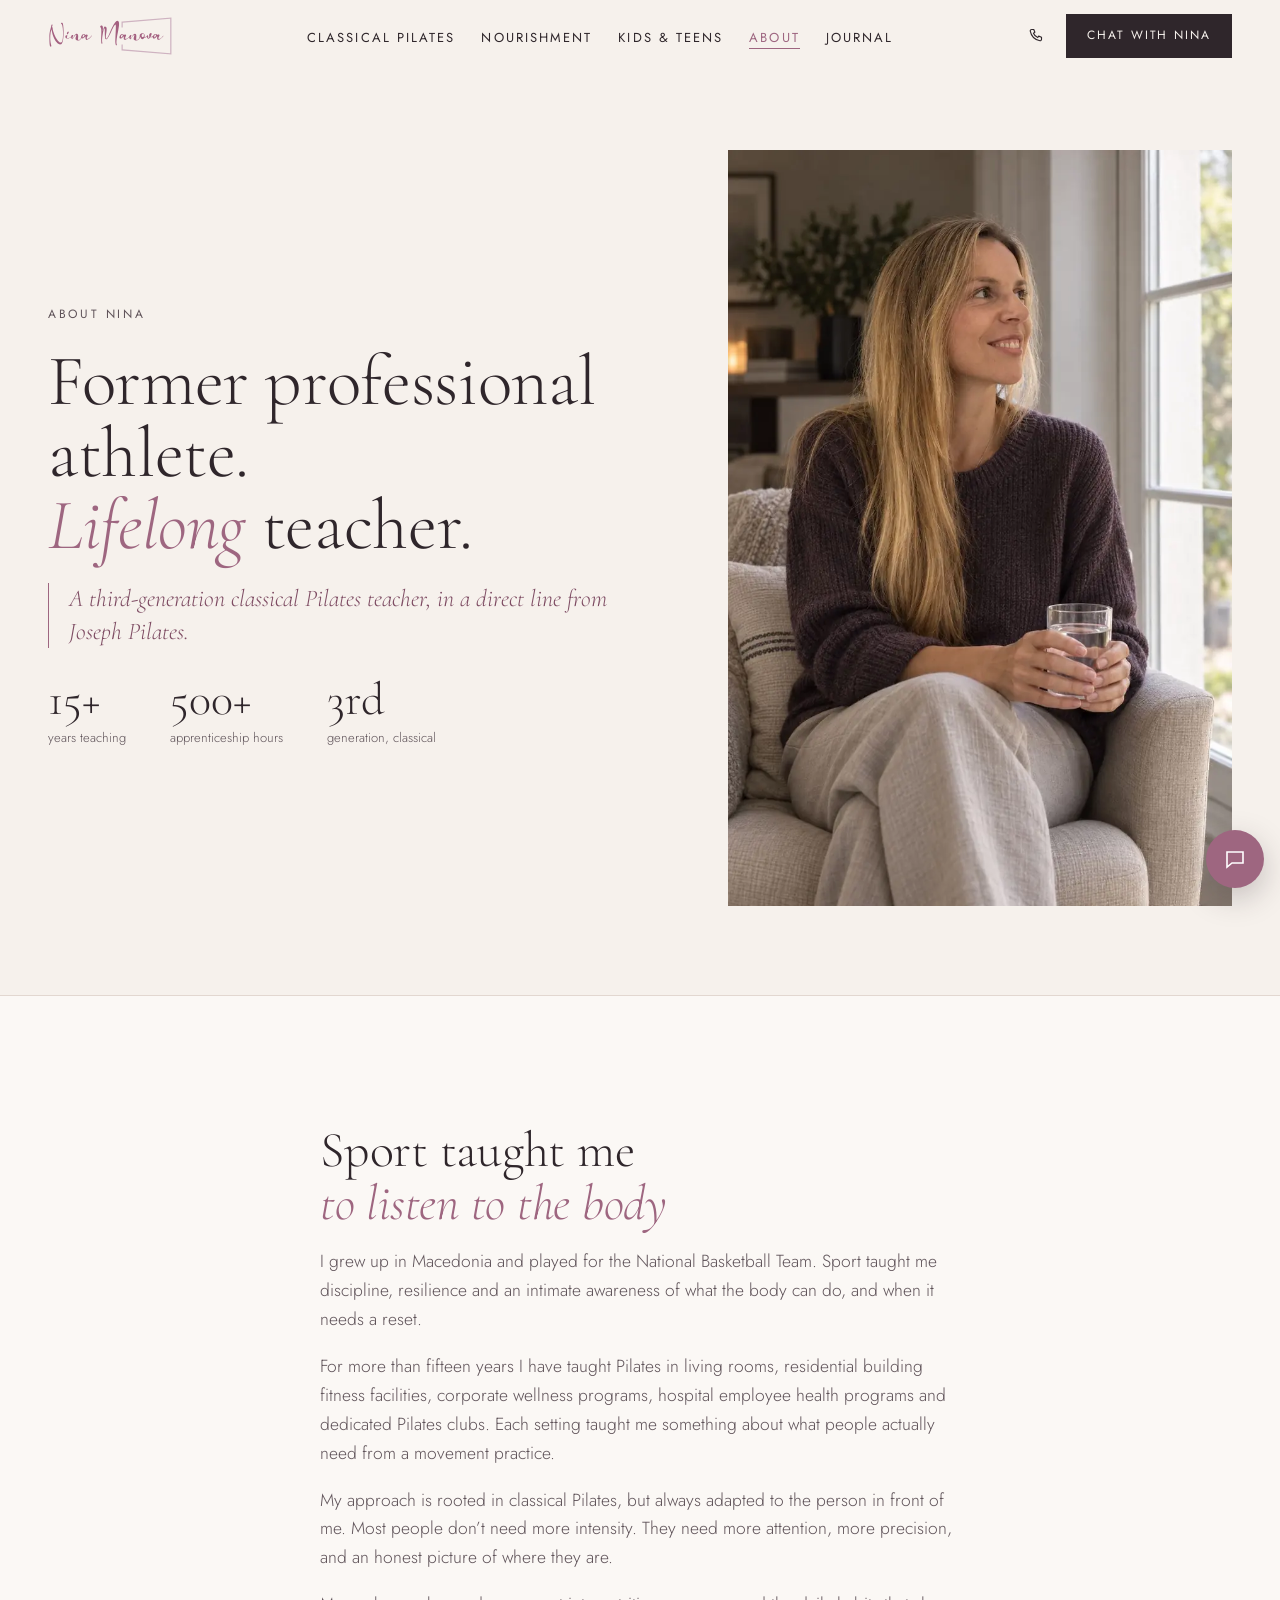
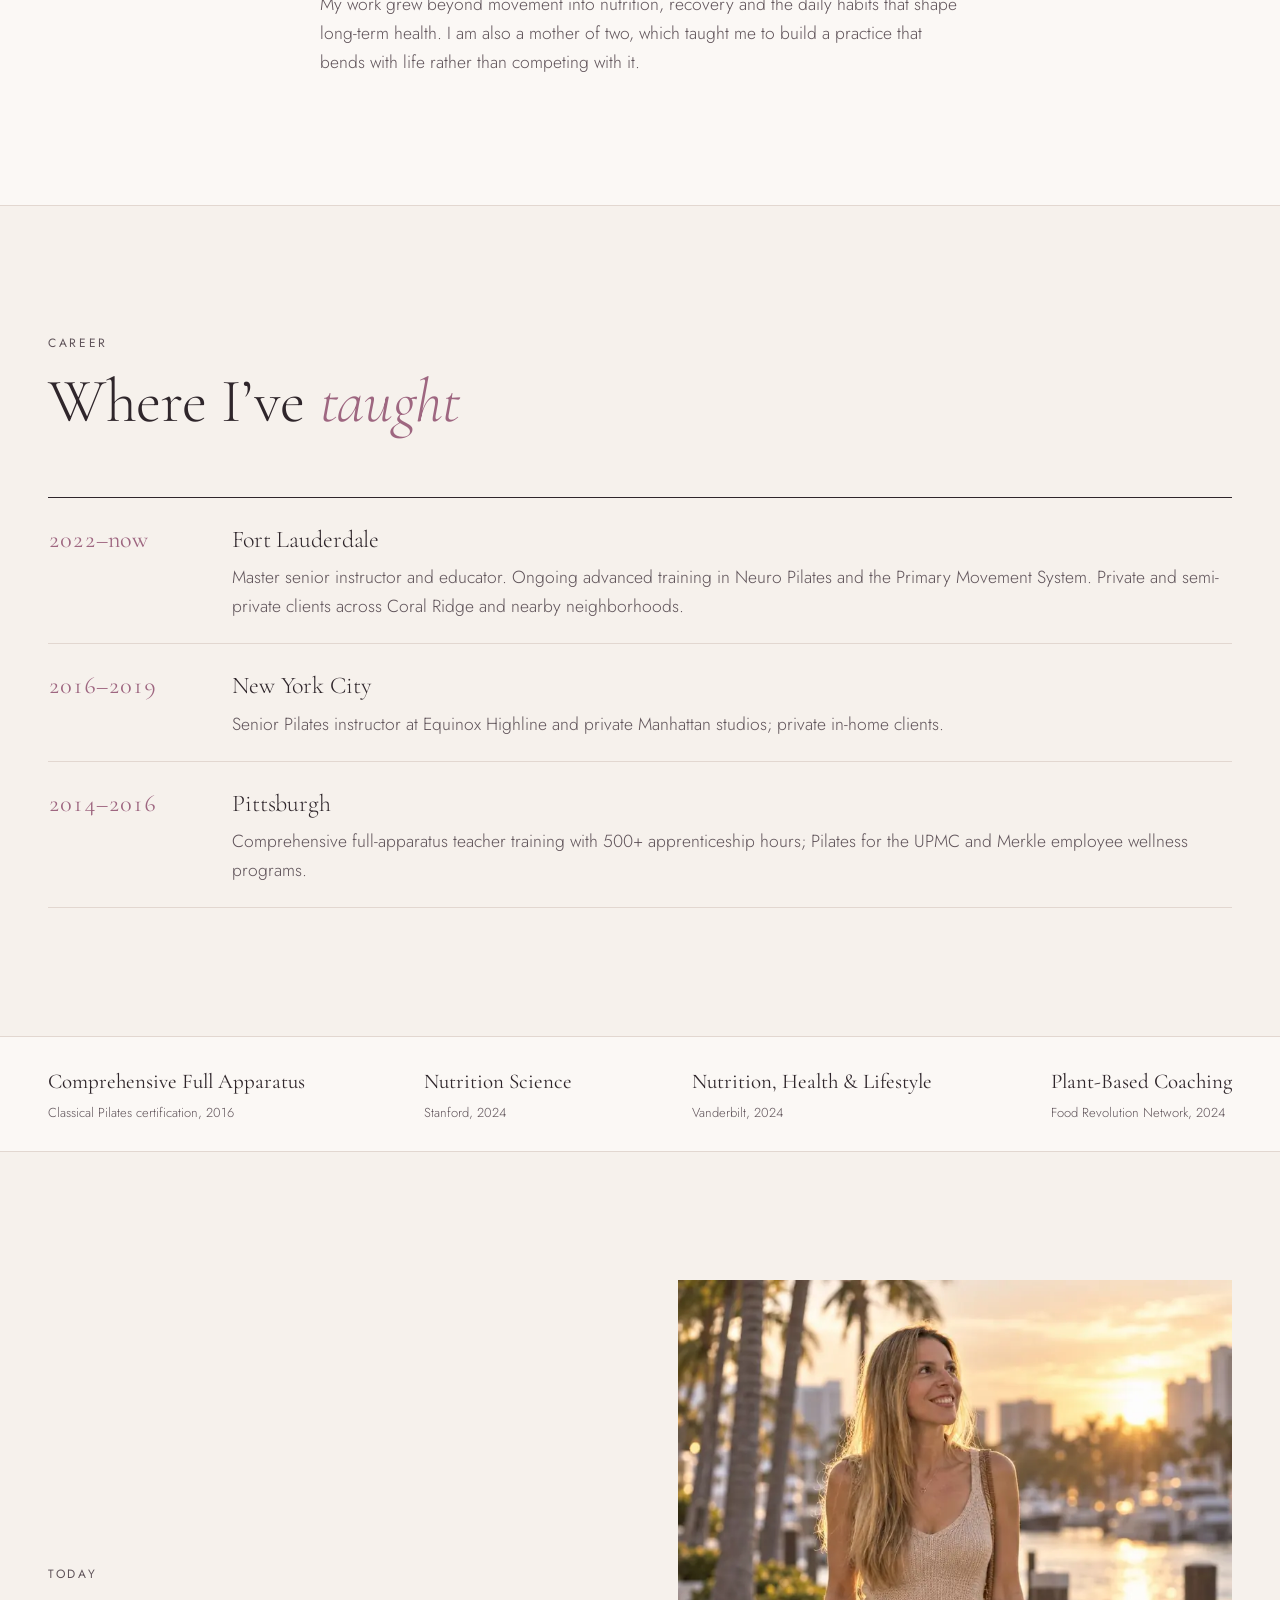
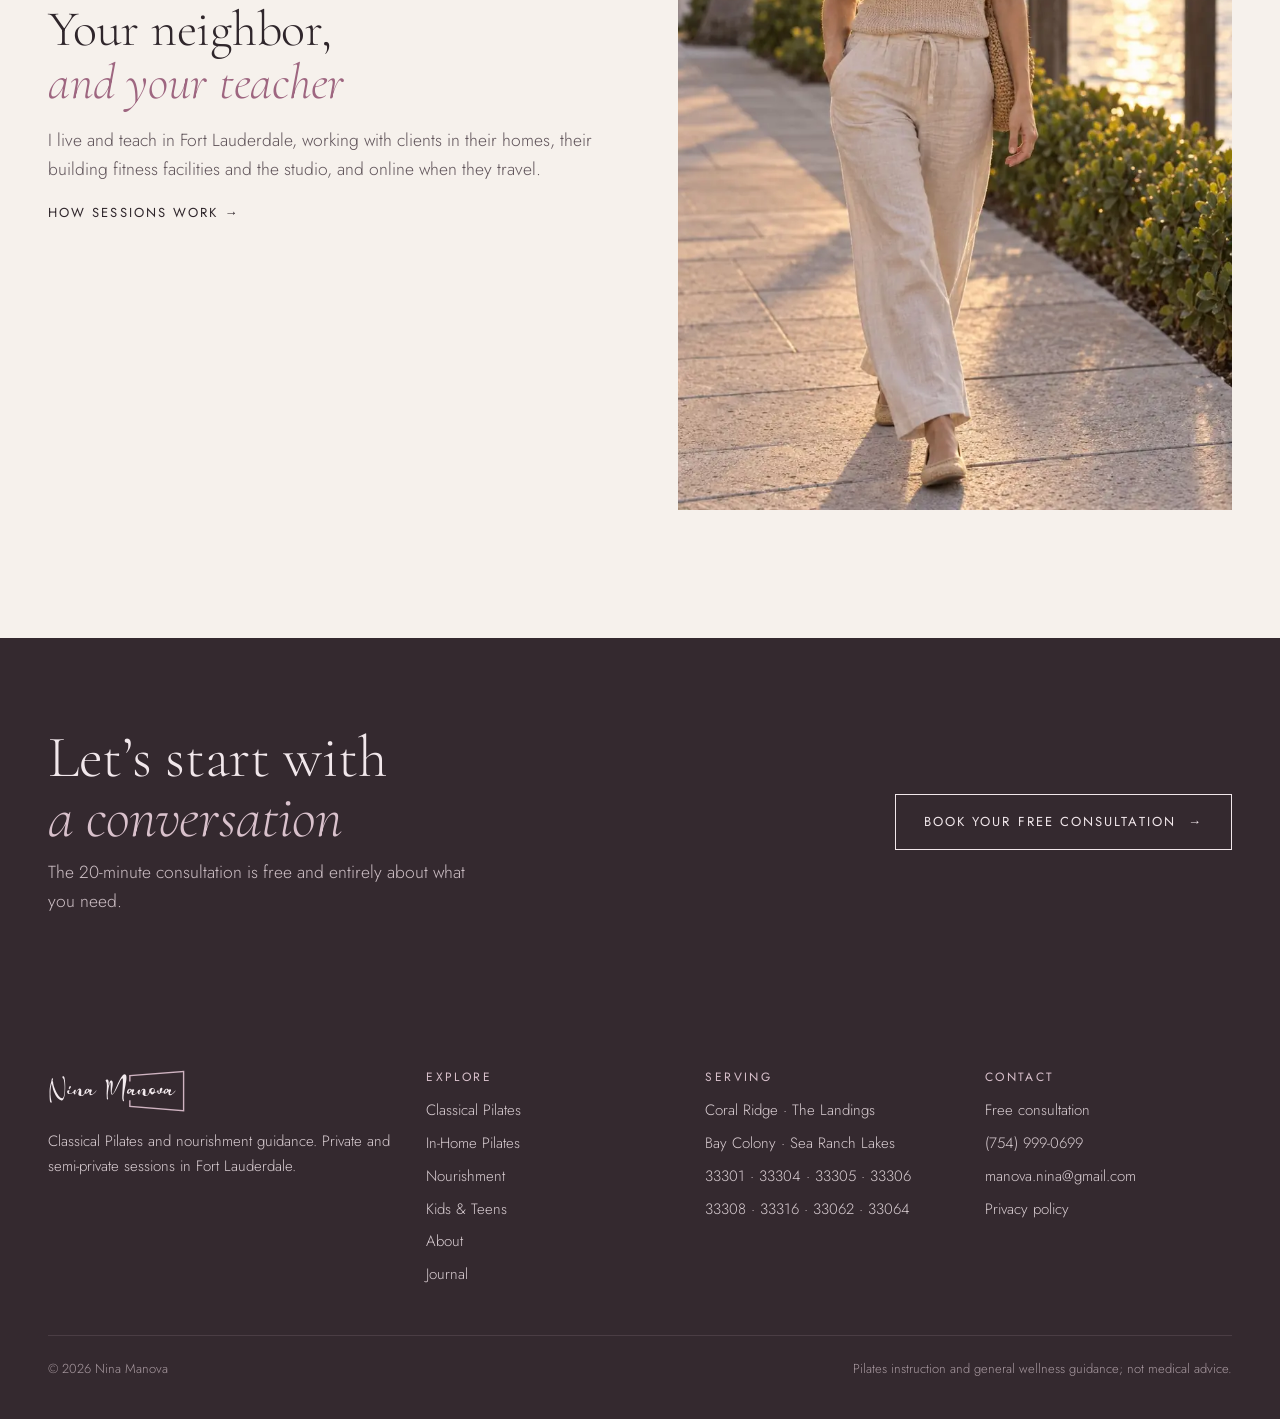
==== about/index.html @ b424014d "About page: national team, reset, fitness facilities, Pilates clubs Co-Authored-By: Claude Opus 5.5 " ====
<!doctype html>
<html lang="en">
<head>
<meta charset="utf-8">
<meta name="viewport" content="width=device-width, initial-scale=1, viewport-fit=cover">
<script async src="https://www.googletagmanager.com/gtag/js?id=AW-18467051626"></script>
<script>window.dataLayer=window.dataLayer||[];function gtag(){dataLayer.push(arguments);}gtag('js',new Date());gtag('config','AW-18467051626');gtag('config','G-J1ZRW0LNW8');gtag('config','AW-18467051626/ujg7CJiLvIgdEOqw4-VE',{'phone_conversion_number':'(754) 999-0699'});</script>
<title>About Nina Manova · Classical Pilates Teacher</title>
<meta name="description" content="Former professional athlete and third-generation classical Pilates teacher with 15+ years teaching in New York, Pittsburgh and Fort Lauderdale.">
<link rel="canonical" href="https://ninamanova.com/about/">
<meta property="og:type" content="website">
<meta property="og:site_name" content="Nina Manova">
<meta property="og:locale" content="en_US">
<meta property="og:title" content="About Nina Manova · Classical Pilates Teacher">
<meta property="og:description" content="Former professional athlete and third-generation classical Pilates teacher with 15+ years teaching in New York, Pittsburgh and Fort Lauderdale.">
<meta property="og:url" content="https://ninamanova.com/about/">
<meta property="og:image" content="https://ninamanova.com/assets/img/og-share.jpg">
<meta property="og:image:width" content="1200">
<meta property="og:image:height" content="630">
<meta name="twitter:card" content="summary_large_image">
<meta name="geo.region" content="US-FL">
<meta name="geo.placename" content="Fort Lauderdale">
<link rel="icon" href="/assets/img/favicon.svg" type="image/svg+xml">
<link rel="icon" href="/assets/img/favicon-32.png" sizes="32x32" type="image/png">
<link rel="apple-touch-icon" href="/assets/img/apple-touch-icon.png">
<link rel="preconnect" href="https://fonts.googleapis.com">
<link rel="preconnect" href="https://fonts.gstatic.com" crossorigin>
<link rel="preload" as="style" href="https://fonts.googleapis.com/css2?family=Cormorant+Garamond:ital,wght@0,300;0,400;0,500;1,300;1,400&family=Jost:wght@300;400;500&display=swap">
<link rel="stylesheet" href="https://fonts.googleapis.com/css2?family=Cormorant+Garamond:ital,wght@0,300;0,400;0,500;1,300;1,400&family=Jost:wght@300;400;500&display=swap" media="print" onload="this.media='all'">
<noscript><link rel="stylesheet" href="https://fonts.googleapis.com/css2?family=Cormorant+Garamond:ital,wght@0,300;0,400;0,500;1,300;1,400&family=Jost:wght@300;400;500&display=swap"></noscript>
<link rel="stylesheet" href="/assets/css/styles.css">
</head>
<body>
<a class="skip" href="#main">Skip to content</a>
<nav class="nav" aria-label="Main"><div class="container">
<a href="/" aria-label="Nina Manova home"><img class="logo" src="/assets/img/logo.svg" alt="Nina Manova" width="357" height="114"></a>
<ul><li><a class="u" href="/classical-pilates/">Classical Pilates</a></li><li><a class="u" href="/nourishment/">Nourishment</a></li><li><a class="u" href="/kids/">Kids &amp; Teens</a></li><li><a class="u" href="/about/" aria-current="page">About</a></li><li><a class="u" href="/journal/">Journal</a></li></ul>
<div class="nav-cta"><a class="nav-call" href="tel:+17549990699" aria-label="Call or text Nina at (754) 999-0699"><svg viewBox="0 0 24 24" aria-hidden="true"><path d="M6.6 3.5h3l1.5 4-2 1.3a11 11 0 0 0 6.1 6.1l1.3-2 4 1.5v3a2 2 0 0 1-2.2 2A17.5 17.5 0 0 1 4.6 5.7a2 2 0 0 1 2-2.2z"/></svg><span>(754) 999-0699</span></a>
<button class="btn sm solid" type="button" data-chat>Chat with Nina</button></div>
<button class="menu-btn" type="button" aria-expanded="false">Menu</button>
</div></nav>
<main id="main">
<section class="phero portrait"><div class="container">
<div class="copy"><span class="eyebrow">About Nina</span><h1>Former professional athlete. <em>Lifelong</em> teacher.</h1>
<p class="lineage">A third-generation classical Pilates teacher, in a direct line from Joseph Pilates.</p>
<div class="facts"><div><b>15+</b><span>years teaching</span></div><div><b>500+</b><span>apprenticeship hours</span></div><div><b>3rd</b><span>generation, classical</span></div></div></div>
<figure><img src="/assets/img/portrait-window.jpg" alt="Nina seated by a window with a glass of water" width="1024" height="1536" srcset="/assets/img/portrait-window-480.webp 480w, /assets/img/portrait-window-800.webp 800w, /assets/img/portrait-window-1024.webp 1024w" sizes="(max-width:860px) 100vw, 50vw"></figure>
</div></section>

<section class="block paper"><div class="container"><div class="prose rv" style="margin-inline:auto">
<h2>Sport taught me <em>to listen to the body</em></h2>
<p>I grew up in Macedonia and played for the National Basketball Team. Sport taught me discipline, resilience and an intimate awareness of what the body can do, and when it needs a reset.</p>
<p>For more than fifteen years I have taught Pilates in living rooms, residential building fitness facilities, corporate wellness programs, hospital employee health programs and dedicated Pilates clubs. Each setting taught me something about what people actually need from a movement practice.</p>
<p>My approach is rooted in classical Pilates, but always adapted to the person in front of me. Most people don’t need more intensity. They need more attention, more precision, and an honest picture of where they are.</p>
<p>My work grew beyond movement into nutrition, recovery and the daily habits that shape long-term health. I am also a mother of two, which taught me to build a practice that bends with life rather than competing with it.</p>
</div></div></section>

<section class="block"><div class="container">
<div class="head rv"><span class="eyebrow">Career</span><h2>Where I’ve <em>taught</em></h2></div>
<div class="timeline rv">
<div class="tl"><b>2022–now</b><div><h3>Fort Lauderdale</h3><p>Master senior instructor and educator. Ongoing advanced training in Neuro Pilates and the Primary Movement System. Private and semi-private clients across Coral Ridge and nearby neighborhoods.</p></div></div>
<div class="tl"><b>2016–2019</b><div><h3>New York City</h3><p>Senior Pilates instructor at Equinox Highline and private Manhattan studios; private in-home clients.</p></div></div>
<div class="tl"><b>2014–2016</b><div><h3>Pittsburgh</h3><p>Comprehensive full-apparatus teacher training with 500+ apprenticeship hours; Pilates for the UPMC and Merkle employee wellness programs.</p></div></div>
</div>
</div></section>

<div class="creds"><div class="container">
<div><b>Comprehensive Full Apparatus</b><span>Classical Pilates certification, 2016</span></div>
<div><b>Nutrition Science</b><span>Stanford, 2024</span></div>
<div><b>Nutrition, Health &amp; Lifestyle</b><span>Vanderbilt, 2024</span></div>
<div><b>Plant-Based Coaching</b><span>Food Revolution Network, 2024</span></div>
</div></div>

<section class="block"><div class="container split rev">
<figure class="rv"><img src="/assets/img/waterfront.jpg" alt="Nina walking along a Fort Lauderdale waterfront at golden hour" loading="lazy" srcset="/assets/img/waterfront-480.webp 480w, /assets/img/waterfront-800.webp 800w, /assets/img/waterfront-1024.webp 1024w" sizes="(max-width:860px) 100vw, 50vw"></figure>
<div class="prose rv"><span class="eyebrow">Today</span><h2>Your neighbor, <em>and your teacher</em></h2>
<p>I live and teach in Fort Lauderdale, working with clients in their homes, their building fitness facilities and the studio, and online when they travel.</p>
<a class="u more" href="/classical-pilates/">How sessions work →</a></div>
</div></section>
<section class="band"><div class="container">
<div><h2>Let’s start with <em>a conversation</em></h2><p>The 20-minute consultation is free and entirely about what you need.</p></div>
<a class="btn light" href="/begin/">Book your free consultation <span class="arr">→</span></a>
</div></section>
</main>
<footer><div class="container">
<div class="grid">
<div><img class="flogo" src="/assets/img/logo-light.svg" alt="Nina Manova" width="357" height="114" loading="lazy"><p>Classical Pilates and nourishment guidance. Private and semi-private sessions in Fort Lauderdale.</p></div>
<div><h2 class="fh">Explore</h2><ul><li><a class="u" href="/classical-pilates/">Classical Pilates</a></li><li><a class="u" href="/in-home-pilates/">In-Home Pilates</a></li><li><a class="u" href="/nourishment/">Nourishment</a></li><li><a class="u" href="/kids/">Kids &amp; Teens</a></li><li><a class="u" href="/about/">About</a></li><li><a class="u" href="/journal/">Journal</a></li></ul></div>
<div><h2 class="fh">Serving</h2><ul><li>Coral Ridge · The Landings</li><li>Bay Colony · Sea Ranch Lakes</li><li>33301 · 33304 · 33305 · 33306</li><li>33308 · 33316 · 33062 · 33064</li></ul></div>
<div><h2 class="fh">Contact</h2><ul><li><a class="u" href="/begin/">Free consultation</a></li><li><a class="u" href="tel:+17549990699">(754) 999-0699</a></li><li><a class="u" href="mailto:manova.nina@gmail.com">manova.nina@gmail.com</a></li><li><a class="u" href="/privacy/">Privacy policy</a></li></ul></div>
</div>
<div class="fine"><span>© 2026 Nina Manova</span><span>Pilates instruction and general wellness guidance; not medical advice.</span></div>
</div></footer>
<div class="mcta"><a href="tel:+17549990699"><svg viewBox="0 0 24 24" aria-hidden="true"><path d="M6.6 3.5h3l1.5 4-2 1.3a11 11 0 0 0 6.1 6.1l1.3-2 4 1.5v3a2 2 0 0 1-2.2 2A17.5 17.5 0 0 1 4.6 5.7a2 2 0 0 1 2-2.2z"/></svg><span>(754) 999-0699</span></a><button type="button" data-chat><svg viewBox="0 0 24 24" aria-hidden="true"><path d="M4 5h16v11H9l-5 4z"/></svg>Chat<span class="wn">&nbsp;with Nina</span></button></div>
<button class="chat-btn" id="chatBtn" type="button" aria-expanded="false" aria-controls="chat" aria-label="Ask about sessions"><svg viewBox="0 0 24 24" aria-hidden="true"><path d="M4 5h16v11H9l-5 4z"/></svg></button>
<div class="chat" id="chat" role="dialog" aria-label="Ask about sessions" hidden>
<header><div><b>Ask about sessions</b><small>Automated assistant · Nina replies personally</small></div><button type="button" id="chatClose" aria-label="Close chat">×</button></header>
<div class="msgs" id="msgs" aria-live="polite"></div>
<form class="zip" id="zipForm"><input id="zipInput" inputmode="numeric" maxlength="5" placeholder="Your zip code" aria-label="Zip code" autocomplete="postal-code"><button class="btn sm solid" type="submit">Send</button></form>
</div>
<script src="/assets/js/site.js" defer></script>
</body>
</html>
---- assets/css/styles.css ----
/* Nina Manova prototype · shared styles (single brand look, light) */
:root{
  --ivory:#F6F1EC; --paper:#FBF8F5; --ink:#2F262B; --ink-2:#5F5359; --line:#E2D7D0;
  --rose:#9E6680; --rose-deep:#7E4C63; --mauve:#D9C1CC; --sage:#7F8560; --sage-soft:#E4E4D6; --plum:#34292F;
  --serif:"Cormorant Garamond",Georgia,"Times New Roman",serif;
  --sans:"Jost","Helvetica Neue",Arial,sans-serif;
  --ease:cubic-bezier(.22,.61,.36,1);
  color-scheme:light;
}
*{box-sizing:border-box}
html{scroll-behavior:smooth}
body{margin:0;background:var(--ivory);color:var(--ink);font-family:var(--sans);font-weight:300;font-size:17.5px;line-height:1.65;-webkit-font-smoothing:antialiased}
[hidden]{display:none!important}
img{display:block;max-width:100%}
a{color:inherit}
h1,h2,h3{font-family:var(--serif);font-weight:300;margin:0;text-wrap:balance;letter-spacing:-.005em}
h1 em,h2 em,h3 em{font-style:italic;color:var(--rose)}
p{margin:0}
.eyebrow{font-size:12px;letter-spacing:.22em;text-transform:uppercase;font-weight:400;color:var(--ink-2)}
.container{max-width:1280px;margin:0 auto;padding-inline:clamp(16px,4vw,48px)}
.narrow{max-width:760px}

.proto{background:var(--plum);color:#EDE3E7;font-size:13px;text-align:center;padding:7px 16px}

/* nav */
.nav{position:sticky;top:env(safe-area-inset-top,0px);z-index:40;background:rgba(246,241,236,.92);backdrop-filter:blur(10px);-webkit-backdrop-filter:blur(10px);border-bottom:1px solid transparent;transition:border-color .4s}
.nav.scrolled{border-bottom-color:var(--line)}
.nav .container{display:flex;align-items:center;justify-content:space-between;gap:24px;height:72px}
.nav .logo{height:40px;width:auto}
.nav ul{display:flex;gap:34px;list-style:none;margin:0;padding:0}
.nav ul a{text-decoration:none;font-size:13px;letter-spacing:.16em;text-transform:uppercase;font-weight:400}
.nav ul a[aria-current="page"]{color:var(--rose);background-size:100% 1px}
.menu-btn{display:none;background:none;border:0;font:inherit;font-size:12.5px;letter-spacing:.18em;text-transform:uppercase;cursor:pointer;color:var(--ink);padding:8px 0}
@media (max-width:1100px){
  .nav ul{display:none;position:absolute;top:72px;left:0;right:0;flex-direction:column;gap:0;background:var(--ivory);border-bottom:1px solid var(--line);padding:8px clamp(16px,4vw,48px) 20px}
  .nav ul.open{display:flex}
  .nav ul li a{display:block;padding:12px 0;background:none}
  .menu-btn{display:block}
  .nav .btn{display:none}
  .nav-call span{display:none}
  .nav-call{width:40px;height:40px;justify-content:center;border:1px solid var(--line);border-radius:50%}
}

/* links, buttons */
.u{text-decoration:none;background:linear-gradient(currentColor,currentColor) 0 100%/0 1px no-repeat;transition:background-size .5s var(--ease);padding-bottom:2px}
.u:hover,.u:focus-visible{background-size:100% 1px}
.btn{position:relative;display:inline-flex;align-items:center;gap:12px;overflow:hidden;isolation:isolate;text-decoration:none;font:inherit;font-size:13px;letter-spacing:.16em;text-transform:uppercase;font-weight:400;padding:16px 28px;border:1px solid var(--ink);color:var(--ink);background:transparent;cursor:pointer;transition:color .5s var(--ease)}
.btn::before{content:"";position:absolute;inset:0;background:var(--ink);transform:translateY(101%);transition:transform .5s var(--ease);z-index:-1}
.btn:hover,.btn:focus-visible{color:var(--ivory)}
.btn:hover::before,.btn:focus-visible::before{transform:translateY(0)}
.btn.solid{background:var(--ink);color:var(--ivory)}
.btn.solid::before{background:var(--rose-deep)}
.btn.light{border-color:#F1E7EB;color:#F1E7EB}
.btn.light::before{background:#F1E7EB}
.btn.light:hover{color:var(--plum)}
.btn.sm{padding:11px 20px;font-size:12px}
.btn .arr{transition:transform .5s var(--ease)}
.btn:hover .arr{transform:translateX(4px)}
.more{font-size:13px;letter-spacing:.16em;text-transform:uppercase;font-weight:400;justify-self:start}
:focus-visible{outline:2px solid var(--rose);outline-offset:3px}

/* home hero: image kept at its own 3:2 ratio so nothing is cropped */
.hero{position:relative;overflow:hidden;background:#EFE8E1;height:min(48vw,calc(100vh - 110px));min-height:560px;display:grid;align-items:center}
/* parallax: image starts at the top of the hero (head fully visible) and is 143% tall so the feet stay below the fold; it drifts down as the page scrolls, and the gap it leaves is always above the viewport */
.hero picture{position:absolute;inset:0;overflow:hidden;transform-origin:75% 0%;animation:heroZoom 2.4s var(--ease) both}
.hero picture img{position:absolute;left:0;top:0;width:100%;height:143%;object-fit:cover;object-position:75% 0%;will-change:transform;-webkit-backface-visibility:hidden;backface-visibility:hidden}
.hero-copy{will-change:transform}
@keyframes heroZoom{from{transform:scale(1.04)}to{transform:scale(1)}}
.hero .container{position:relative;width:100%}
.hero-copy{max-width:540px;display:grid;gap:24px;padding-block:48px}
.hero h1{font-size:clamp(44px,5.8vw,86px);line-height:.98}
.hero h1 .line{display:block;overflow:hidden;padding-bottom:.04em}
.hero h1 .line span{display:block;animation:rise 1.1s var(--ease) both}
.hero h1 .line:nth-child(2) span{animation-delay:.12s}
.hero h1 .line:nth-child(3) span{animation-delay:.24s}
@keyframes rise{from{transform:translateY(105%)}to{transform:none}}
.hero .sub{font-size:19px;max-width:40ch;color:var(--ink-2);animation:fade 1.2s .45s var(--ease) both}
.hero .cta-row{display:flex;flex-wrap:wrap;gap:22px;animation:fade 1.2s .6s var(--ease) both}
@keyframes fade{from{opacity:0;transform:translateY(12px)}to{opacity:1;transform:none}}
@media (max-width:760px){
  .hero{display:block;height:auto;min-height:0;background:var(--ivory)}
  .hero picture{position:relative;display:block;inset:auto;aspect-ratio:10/11;height:auto}
  .hero picture img{top:0;height:auto;aspect-ratio:2/3;object-fit:cover}
  .hero .container{position:static}
  .hero-copy{padding-block:28px 40px;gap:16px}
  .hero h1{font-size:44px}
  .hero .sub{font-size:16.5px}
}

/* inner page hero: split, image shown whole */
.phero{padding-block:clamp(40px,6vw,88px) clamp(56px,7vw,110px)}
.phero .container{display:grid;grid-template-columns:1fr 1.15fr;gap:clamp(32px,5vw,80px);align-items:center}
.phero .copy{display:grid;gap:22px}
.phero h1{font-size:clamp(44px,5.6vw,80px);line-height:1}
.phero .lead{font-size:19px;color:var(--ink-2);max-width:44ch}
.phero figure{margin:0;overflow:hidden}
.phero figure img{width:100%;height:auto;animation:heroZoom 2.4s var(--ease) forwards;transform:scale(1.04)}
.phero.portrait .container{grid-template-columns:1.1fr .9fr}
@media (max-width:860px){.phero .container,.phero.portrait .container{grid-template-columns:1fr}.phero figure{order:-1}}

/* marquee */
.marquee{border-block:1px solid var(--line);overflow:hidden;padding-block:18px;background:var(--paper)}
.marquee .track{display:flex;gap:48px;width:max-content;animation:scroll 48s linear infinite}
.marquee span{font-family:var(--serif);font-style:italic;font-size:24px;color:var(--ink-2);white-space:nowrap}
.marquee span b{font-style:normal;font-weight:300;color:var(--rose);margin-left:48px}
@keyframes scroll{to{transform:translateX(-50%)}}

section.block{padding-block:clamp(72px,10vw,136px)}
.paper{background:var(--paper);border-block:1px solid var(--line)}
.head{display:grid;gap:16px;margin-bottom:clamp(36px,5vw,64px);max-width:720px}
.head h2{font-size:clamp(38px,5vw,62px);line-height:1.02}
.head p{color:var(--ink-2);font-size:18.5px;max-width:52ch}
.prose{display:grid;gap:18px;max-width:64ch}
.prose p{color:var(--ink-2)}
.prose h2{font-size:clamp(34px,4vw,50px);line-height:1.05;color:var(--ink)}

/* pillars */
.pillars{display:flex;gap:16px;height:clamp(460px,58vw,620px)}
.pillar{position:relative;flex:1;overflow:hidden;text-decoration:none;color:#fff;transition:flex-grow .9s var(--ease);min-width:0}
.pillar img{position:absolute;inset:0;width:100%;height:100%;object-fit:cover;transition:transform 1.2s var(--ease)}
.pillar::after{content:"";position:absolute;inset:0;background:linear-gradient(180deg,rgba(30,22,26,0) 40%,rgba(30,22,26,.6) 100%)}
.pillar .inner{position:absolute;left:0;right:0;bottom:0;padding:clamp(22px,3vw,40px);z-index:1;display:grid;gap:10px}
.pillar .tag{font-size:12px;letter-spacing:.22em;text-transform:uppercase;font-weight:400}
.pillar h3{font-size:clamp(34px,4vw,54px);line-height:1}
.pillar .teaser{max-width:38ch;font-size:16.5px;max-height:0;overflow:hidden;opacity:0;transition:max-height .8s var(--ease),opacity .6s}
.pillar .go{display:inline-flex;gap:10px;align-items:center;font-size:12.5px;letter-spacing:.18em;text-transform:uppercase}
.pillar .go i{font-style:normal;transition:transform .6s var(--ease)}
.pillar:hover,.pillar:focus-visible{flex-grow:1.7}
.pillar:hover img,.pillar:focus-visible img{transform:scale(1.04)}
.pillar:hover .teaser,.pillar:focus-visible .teaser{max-height:120px;opacity:.92}
.pillar:hover .go i{transform:translateX(6px)}
@media (hover:none),(max-width:760px){.pillars{flex-direction:column;height:auto}.pillar{height:440px}.pillar .teaser{max-height:none;opacity:.92}}

/* numbered steps */
.steps{display:grid;grid-template-columns:repeat(3,1fr);gap:clamp(24px,4vw,56px)}
.step{display:grid;gap:14px;align-content:start;border-top:1px solid var(--ink);padding-top:22px}
.step .n{font-family:var(--serif);font-size:72px;line-height:.8;color:var(--rose);font-weight:300}
.step h3{font-size:30px}
.step p{color:var(--ink-2)}
.opt{display:inline-block;font-size:11.5px;letter-spacing:.18em;text-transform:uppercase;color:var(--sage);border:1px solid var(--sage);padding:3px 10px;border-radius:999px;justify-self:start}
@media (max-width:760px){.steps{grid-template-columns:1fr}}

/* quote */
.quote{background:var(--plum);color:#F1E7EB;text-align:center}
.quote blockquote{margin:0 auto;max-width:900px;font-family:var(--serif);font-weight:300;font-style:italic;font-size:clamp(30px,4vw,50px);line-height:1.2}
.quote .by{margin-top:26px;font-size:12px;letter-spacing:.22em;text-transform:uppercase;color:var(--mauve)}

/* session cards */
.sessions{display:grid;grid-template-columns:repeat(3,1fr);gap:clamp(20px,2.4vw,32px)}
.session{display:grid;gap:16px;align-content:start;text-decoration:none}
.session .ph{overflow:hidden;aspect-ratio:4/5;background:#EAE2DC}
.session .ph img{width:100%;height:100%;object-fit:cover;transition:transform 1.1s var(--ease)}
.session:hover .ph img,.session:focus-visible .ph img{transform:scale(1.035)}
.session .t{display:flex;justify-content:space-between;align-items:baseline;border-bottom:1px solid var(--line);padding-bottom:12px}
.session h3{font-size:34px}
.session .who{font-size:12px;letter-spacing:.16em;text-transform:uppercase;color:var(--ink-2)}
.session p{color:var(--ink-2);font-size:16.5px}
@media (max-width:860px){.sessions{grid-template-columns:1fr}.session .ph{aspect-ratio:16/11}}
.where{display:flex;flex-wrap:wrap;gap:12px 36px;margin-top:44px;align-items:center}
.where span{display:inline-flex;align-items:center;gap:12px;font-size:15px}
.where svg{width:26px;height:26px;stroke:var(--rose);fill:none;stroke-width:1.2}
.note-line{margin-top:22px;font-size:15px;color:var(--ink-2)}
.note-line b{font-weight:400;color:var(--sage)}

/* split feature */
.split{display:grid;grid-template-columns:1fr 1fr;gap:clamp(32px,6vw,96px);align-items:center}
.split.rev>:first-child{order:2}
.split figure{margin:0;overflow:hidden}
.split figure img{width:100%;height:auto}
@media (max-width:860px){.split{grid-template-columns:1fr}.split.rev>:first-child{order:0}}
.lineage{font-family:var(--serif);font-size:24px;font-style:italic;line-height:1.35;color:var(--rose-deep);border-left:1px solid var(--rose);padding-left:20px}
.facts{display:grid;grid-template-columns:repeat(3,auto);justify-content:start;gap:8px 44px;padding-top:6px}
.facts b{display:block;font-family:var(--serif);font-weight:300;font-size:46px;line-height:1}
.facts span{font-size:13px;color:var(--ink-2)}
.stack{position:relative;padding-right:18%;padding-bottom:14%}
.stack .a{aspect-ratio:4/5;object-fit:cover;width:100%}
.stack .b{position:absolute;right:0;bottom:0;width:42%;aspect-ratio:4/5;object-fit:cover;border:8px solid var(--ivory)}

/* principles list */
.principles{display:grid;gap:0;border-top:1px solid var(--ink)}
.principle{display:grid;grid-template-columns:120px 1fr 1.4fr;gap:24px;padding-block:32px;border-bottom:1px solid var(--line);align-items:baseline}
.principle .n{font-family:var(--serif);font-size:44px;color:var(--rose);line-height:1}
.principle h3{font-size:32px}
.principle p{color:var(--ink-2)}
@media (max-width:760px){.principle{grid-template-columns:56px 1fr}.principle p{grid-column:2}}

/* ticks list */
.ticks{list-style:none;margin:0;padding:0;display:grid;grid-template-columns:repeat(2,1fr);gap:0 40px}
.ticks li{padding:14px 0;border-bottom:1px solid var(--line);display:flex;gap:14px}
.ticks li::before{content:"";flex:none;width:18px;height:1px;background:var(--rose);margin-top:14px}
@media (max-width:760px){.ticks{grid-template-columns:1fr}}

/* timeline */
.timeline{display:grid;border-top:1px solid var(--ink)}
.tl{display:grid;grid-template-columns:160px 1fr;gap:24px;padding-block:22px;border-bottom:1px solid var(--line)}
.tl b{font-family:var(--serif);font-weight:400;font-size:24px;color:var(--rose);font-variant-numeric:tabular-nums}
.tl p{color:var(--ink-2)}
.tl h3{font-size:24px;margin-bottom:4px}
@media (max-width:600px){.tl{grid-template-columns:1fr;gap:4px}}

/* credentials strip */
.creds{border-block:1px solid var(--line);background:var(--paper)}
.creds .container{display:flex;flex-wrap:wrap;justify-content:space-between;gap:18px 40px;padding-block:28px}
.creds div{display:grid;gap:2px}
.creds b{font-family:var(--serif);font-weight:400;font-size:21px}
.creds span{font-size:13px;color:var(--ink-2)}

/* journal */
.filters{display:flex;flex-wrap:wrap;gap:10px;margin-bottom:36px}
.filters button{font:inherit;font-size:13px;letter-spacing:.14em;text-transform:uppercase;background:transparent;border:1px solid var(--line);color:var(--ink-2);padding:9px 18px;border-radius:999px;cursor:pointer;transition:all .3s}
.filters button[aria-pressed="true"]{background:var(--ink);border-color:var(--ink);color:var(--ivory)}
.cards{display:grid;grid-template-columns:repeat(3,1fr);gap:24px}
.card{display:grid;gap:14px;text-decoration:none;align-content:start}
.cover{aspect-ratio:4/5;display:grid;align-content:space-between;padding:26px;overflow:hidden}
.cover .cat{font-size:11.5px;letter-spacing:.2em;text-transform:uppercase}
.cover h3{font-size:31px;line-height:1.08;transition:transform .7s var(--ease)}
.cover .rule{height:1px;background:currentColor;opacity:.5;width:36px;transition:width .7s var(--ease)}
.card:hover .cover h3{transform:translateY(-6px)}
.card:hover .cover .rule{width:100%}
.c1{background:#E9DDE2;color:var(--plum)}
.c2{background:var(--sage-soft);color:#3D4128}
.c3{background:var(--plum);color:#F1E7EB}
.c4{background:#EFE4D8;color:#4A3B33}
.c5{background:var(--rose);color:#FFF7FA}
.card .meta{font-size:14px;color:var(--ink-2)}
.card .ex{font-size:16px;color:var(--ink-2)}
@media (max-width:860px){.cards{grid-template-columns:1fr}.cover{aspect-ratio:16/10}}

/* CTA band */
.band{background:var(--plum);color:#F1E7EB}
.band .container{display:flex;flex-wrap:wrap;justify-content:space-between;align-items:center;gap:28px;padding-block:clamp(56px,7vw,96px)}
.band h2{font-size:clamp(36px,4.6vw,60px);line-height:1.02;max-width:16ch}
.band h2 em{color:var(--mauve)}
.band p{color:#CDBFC5;margin-top:10px;max-width:44ch}

/* form */
.begin .grid{display:grid;grid-template-columns:1fr 1.1fr;gap:clamp(32px,6vw,96px)}
.begin .copy{display:grid;gap:22px;align-content:start}
.begin .copy p{color:var(--ink-2);max-width:42ch}
.expect{display:grid;gap:12px;margin:0;padding:0;list-style:none}
.expect li{display:flex;gap:14px;font-size:16px}
.expect li::before{content:"";flex:none;width:18px;height:1px;background:var(--rose);margin-top:13px}
form.lead{display:grid;grid-template-columns:1fr 1fr;gap:18px 20px}
.f{display:grid;gap:6px}
.f.full{grid-column:1/-1}
label{font-size:12px;letter-spacing:.16em;text-transform:uppercase;color:var(--ink-2);font-weight:400}
input,select,textarea{font:inherit;font-size:16px;color:var(--ink);background:transparent;border:0;border-bottom:1px solid #CDBFB7;padding:10px 2px;border-radius:0;transition:border-color .4s}
input:focus,select:focus,textarea:focus{outline:none;border-bottom-color:var(--rose)}
textarea{resize:vertical;min-height:84px}
.check{display:flex;gap:12px;align-items:flex-start;font-size:15px;text-transform:none;letter-spacing:0;color:var(--ink)}
.check input{width:18px;height:18px;margin-top:3px;accent-color:var(--rose)}
.sent{grid-column:1/-1;padding:20px;border:1px solid var(--sage);color:#3D4128;background:var(--sage-soft)}
@media (max-width:860px){.begin .grid{grid-template-columns:1fr}form.lead{grid-template-columns:1fr}}
.faq{border-top:1px solid var(--ink)}
.faq details{border-bottom:1px solid var(--line);padding-block:20px}
.faq summary{cursor:pointer;list-style:none;display:flex;justify-content:space-between;gap:20px;font-family:var(--serif);font-size:24px}
.faq summary::-webkit-details-marker{display:none}
.faq summary::after{content:"+";font-family:var(--sans);font-weight:300;color:var(--rose);transition:transform .4s var(--ease)}
.faq details[open] summary::after{transform:rotate(45deg)}
.faq details p{margin-top:12px;color:var(--ink-2);max-width:62ch}

/* footer */
footer{background:var(--plum);color:#D9CDD2;padding-block:64px 40px;font-size:15px}
footer .grid{display:grid;grid-template-columns:1.4fr 1fr 1fr 1fr;gap:32px}
footer h4,footer h2.fh{font-family:var(--sans);line-height:1.4;margin:0 0 12px;font-size:12px;letter-spacing:.2em;text-transform:uppercase;font-weight:400;color:var(--mauve)}
footer ul{list-style:none;margin:0;padding:0;display:grid;gap:8px}
footer a{text-decoration:none}
footer .flogo{height:44px;width:auto;margin-bottom:16px}
footer .fine{margin-top:48px;padding-top:22px;border-top:1px solid #4A3D44;display:flex;flex-wrap:wrap;justify-content:space-between;gap:12px;font-size:13px;color:#A99AA1}
@media (max-width:860px){footer .grid{grid-template-columns:1fr 1fr}}

.mcta{display:none}
@media (max-width:760px){
  .mcta{display:grid;grid-template-columns:1fr 1.6fr;gap:8px;position:fixed;left:12px;right:12px;bottom:calc(12px + env(safe-area-inset-bottom,0px));z-index:45}
  .mcta a,.mcta button{position:relative;display:flex;align-items:center;justify-content:center;gap:10px;font:inherit;font-size:12.5px;letter-spacing:.16em;text-transform:uppercase;text-decoration:none;padding:15px 10px;border:1px solid var(--ink);cursor:pointer}
  .mcta a{background:var(--ivory);color:var(--ink);letter-spacing:.04em;font-size:13.5px;gap:8px;white-space:nowrap}
  .mcta{grid-template-columns:1.15fr 1fr}
  .mcta button{white-space:nowrap;letter-spacing:.12em;background:var(--rose);border-color:var(--rose);color:#fff}
  .mcta svg{width:17px;height:17px;fill:none;stroke:currentColor;stroke-width:1.6;stroke-linejoin:round}
  .mcta button.unread::after{content:"";position:absolute;top:8px;right:10px;width:10px;height:10px;border-radius:50%;background:#C8553D;border:2px solid #fff}
  .chat-btn{display:none}
  body{padding-bottom:84px}
}

/* chat */
.chat-btn{position:fixed;right:16px;bottom:calc(12px + env(safe-area-inset-bottom,0px));z-index:50;width:58px;height:58px;border-radius:50%;background:var(--rose);border:0;cursor:pointer;display:grid;place-items:center;box-shadow:0 10px 30px rgba(52,41,47,.25);transition:transform .4s var(--ease)}
.chat-btn:hover{transform:scale(1.06)}
.chat-btn svg{width:24px;height:24px;fill:none;stroke:#fff;stroke-width:1.6}
.chat{position:fixed;right:16px;bottom:calc(84px + env(safe-area-inset-bottom,0px));z-index:50;width:min(380px,calc(100vw - 32px));max-height:min(560px,70vh);background:var(--paper);border:1px solid var(--line);box-shadow:0 20px 60px rgba(52,41,47,.2);display:flex;flex-direction:column}
.chat header{padding:16px 18px;border-bottom:1px solid var(--line);display:flex;justify-content:space-between;align-items:center}
.chat header b{font-family:var(--serif);font-weight:400;font-size:21px}
.chat header small{display:block;font-size:12px;color:var(--ink-2)}
.chat header button{background:none;border:0;font-size:22px;cursor:pointer;color:var(--ink-2)}
.msgs{padding:16px 18px;overflow-y:auto;display:grid;gap:10px;align-content:start;flex:1}
.m{max-width:85%;padding:10px 14px;font-size:15px;line-height:1.5}
.m.bot{background:#EFE7E2}
.m.me{background:var(--ink);color:var(--ivory);justify-self:end}
.opts{display:flex;flex-wrap:wrap;gap:8px}
.opts button{font:inherit;font-size:14px;background:transparent;border:1px solid var(--rose);color:var(--rose-deep);padding:7px 14px;border-radius:999px;cursor:pointer}
.opts button:hover{background:var(--rose);color:#fff}
.chat .zip{display:flex;gap:8px;padding:12px 18px;border-top:1px solid var(--line)}
.chat .zip input{flex:1;border:1px solid var(--line);padding:9px 12px}
.wa{display:flex;justify-content:center;background:#2F6B4F;color:#fff;padding:12px;text-decoration:none;font-size:14px}

.rv{transition:opacity 1s var(--ease),transform 1.1s var(--ease)}
.rv.pre{opacity:0;transform:translateY(28px)}
@media (prefers-reduced-motion:reduce){*,*::before,*::after{animation:none!important;transition:none!important}.rv.pre{opacity:1;transform:none}}

/* ---- production additions ---- */
.skip{position:absolute;left:-999px;top:8px;z-index:100;background:var(--ink);color:var(--ivory);padding:10px 16px;text-decoration:none}
.skip:focus{left:16px}
.hp{position:absolute!important;left:-9999px!important;width:1px;height:1px;opacity:0}
.form-error{margin-top:14px;color:#8A2F3C;font-size:15px}
.fine-print{margin-top:14px;font-size:13.5px;color:var(--ink-2)}
.btn[disabled]{opacity:.6;cursor:wait}
.cards.two{grid-template-columns:repeat(2,1fr)}
@media (max-width:860px){.cards.two{grid-template-columns:1fr}}
.art-head{padding-block:clamp(40px,6vw,80px) 28px}
.art-head .container{display:grid;gap:18px}
.art-head h1{font-size:clamp(40px,5.2vw,68px);line-height:1.04}
.art-meta{font-size:14.5px;color:var(--ink-2)}
.art-body{padding-bottom:48px;font-size:18.5px;line-height:1.75}
.art-body p{margin:0 0 1.2em;max-width:66ch}
.art-body h2{font-size:clamp(28px,3vw,36px);line-height:1.15;margin:1.6em 0 .6em}
.art-body blockquote{margin:1.6em 0;padding-left:22px;border-left:1px solid var(--rose);font-family:var(--serif);font-style:italic;font-size:24px;line-height:1.35;color:var(--rose-deep)}
.art-body .highlight-stat{margin:1.8em 0;padding:24px 28px;background:var(--paper);border:1px solid var(--line);font-family:var(--serif);font-size:25px;line-height:1.3}
.art-sources{padding-bottom:clamp(56px,7vw,96px);font-size:14.5px;color:var(--ink-2)}
.art-sources h2{font-size:26px;margin-bottom:12px;color:var(--ink)}
.art-sources ol{padding-left:20px;display:grid;gap:6px;margin:0}
.legal{padding-block:clamp(40px,6vw,80px) clamp(64px,8vw,110px)}
.legal h1{font-size:clamp(40px,5vw,64px);line-height:1.04;margin-bottom:10px}
.legal h2{font-size:28px;margin:1.6em 0 .5em}
.legal p,.legal li{color:var(--ink-2);max-width:68ch}
.legal ul{padding-left:20px;display:grid;gap:6px}
.legal table{border-collapse:collapse;width:100%;font-size:15px;margin:10px 0}
.legal th,.legal td{text-align:left;border-bottom:1px solid var(--line);padding:10px 12px 10px 0;vertical-align:top}
.legal th{font-weight:400;font-size:12px;letter-spacing:.14em;text-transform:uppercase}
.chat .lead-mini{display:grid;gap:10px;padding:12px 18px;border-top:1px solid var(--line)}
.chat .lead-mini input[type=text],.chat .lead-mini input[type=email],.chat .lead-mini input[type=tel]{border:1px solid var(--line);padding:9px 12px;font-size:15px}
.chat .lead-mini .check{font-size:13.5px}
.wa{margin-top:4px}
.sms{display:flex;justify-content:center;border:1px solid var(--ink);color:var(--ink);padding:11px;text-decoration:none;font-size:14px}
.chat .livebar{display:flex;gap:8px;padding:12px 18px;border-top:1px solid var(--line);align-items:flex-end}
.chat .livebar textarea{flex:1;min-height:40px;max-height:120px;border:1px solid var(--line);padding:9px 12px;font-size:15px;resize:none}
.m.nina{background:#E9DDE2}
.m.me.failed{opacity:.5}
.chat-btn.unread::after{content:"";position:absolute;top:6px;right:6px;width:12px;height:12px;border-radius:50%;background:#C8553D;border:2px solid #fff}
/* kids */
.kids-strip{background:var(--sage-soft);border-block:1px solid var(--line)}
.kids-strip .container{display:grid;grid-template-columns:1.3fr 1fr;gap:clamp(24px,5vw,80px);align-items:center;padding-block:clamp(56px,7vw,100px)}
.kids-copy{display:grid;gap:16px;max-width:560px}
.kids-copy h2{font-size:clamp(34px,4.4vw,56px);line-height:1.04}
.kids-copy p{color:var(--ink-2)}
.kids-num{display:flex;align-items:center;justify-content:center;gap:18px;font-family:var(--serif);font-weight:300;color:var(--sage);font-size:clamp(90px,12vw,170px);line-height:.8}
.kids-num i{display:block;width:clamp(40px,6vw,90px);height:1px;background:currentColor}
.kids-num.big{font-size:clamp(110px,16vw,240px);background:var(--sage-soft);aspect-ratio:1/1;border:1px solid var(--line)}
@media (max-width:760px){.kids-strip .container{grid-template-columns:1fr}.kids-num{justify-content:flex-start}.kids-num.big{aspect-ratio:auto;padding-block:40px;justify-content:center}}
.principle .n{white-space:nowrap}

.kids-fig{margin:0;display:grid;gap:10px}
.kids-fig img{width:100%;height:auto;aspect-ratio:1254/827;object-fit:cover;display:block}
.kids-fig figcaption{font-size:12px;letter-spacing:.14em;text-transform:uppercase;color:var(--ink-2)}
.phero .kids-fig img{animation:none;transform:none}
@media (max-width:860px){.phero .kids-fig{order:-1}}

/* nav CTAs: phone + chat */
.nav-cta{display:flex;align-items:center;gap:22px}
.nav-call{display:inline-flex;align-items:center;gap:9px;color:var(--ink);text-decoration:none;font-size:13px;letter-spacing:.08em;white-space:nowrap;transition:color .3s}
.nav-call:hover{color:var(--rose)}
.nav-call svg{width:17px;height:17px;fill:none;stroke:currentColor;stroke-width:1.6;stroke-linejoin:round}
.nav .btn.unread::after{content:"";position:absolute;top:5px;right:5px;width:9px;height:9px;border-radius:50%;background:#C8553D}
@media (max-width:1280px) and (min-width:1101px){.nav-call span{display:none}.nav ul{gap:26px}}
@media (max-width:1100px){.nav-cta{gap:14px;margin-left:auto}.nav .btn[data-chat]{display:inline-flex}}
@media (max-width:760px){.nav .btn[data-chat]{display:none}.chat-btn{display:none!important}}
.nav ul a{white-space:nowrap}

/* hero parallax in CSS (compositor-driven, smooth on iOS Safari 26+ and Chrome); same motion as the JS fallback */
@supports (animation-timeline: scroll()) {
  @media (prefers-reduced-motion: no-preference) {
    .hero picture img{animation:heroDrift linear both;animation-timeline:scroll(root block);animation-range:0px 1000px}
    .hero-copy{animation:heroCopy linear both;animation-timeline:scroll(root block);animation-range:0px 800px}
    @media (max-width:760px){
      .hero picture img{animation-name:heroDriftM}
      .hero-copy{animation:none}
    }
  }
}
@keyframes heroDrift{from{transform:translate3d(0,0,0)}to{transform:translate3d(0,350px,0)}}
@keyframes heroDriftM{from{transform:translate3d(0,0,0)}to{transform:translate3d(0,250px,0)}}
@keyframes heroCopy{from{transform:translate3d(0,0,0);opacity:1}to{transform:translate3d(0,-96px,0);opacity:.1}}

@media (max-width:400px){.mcta .wn{display:none}}
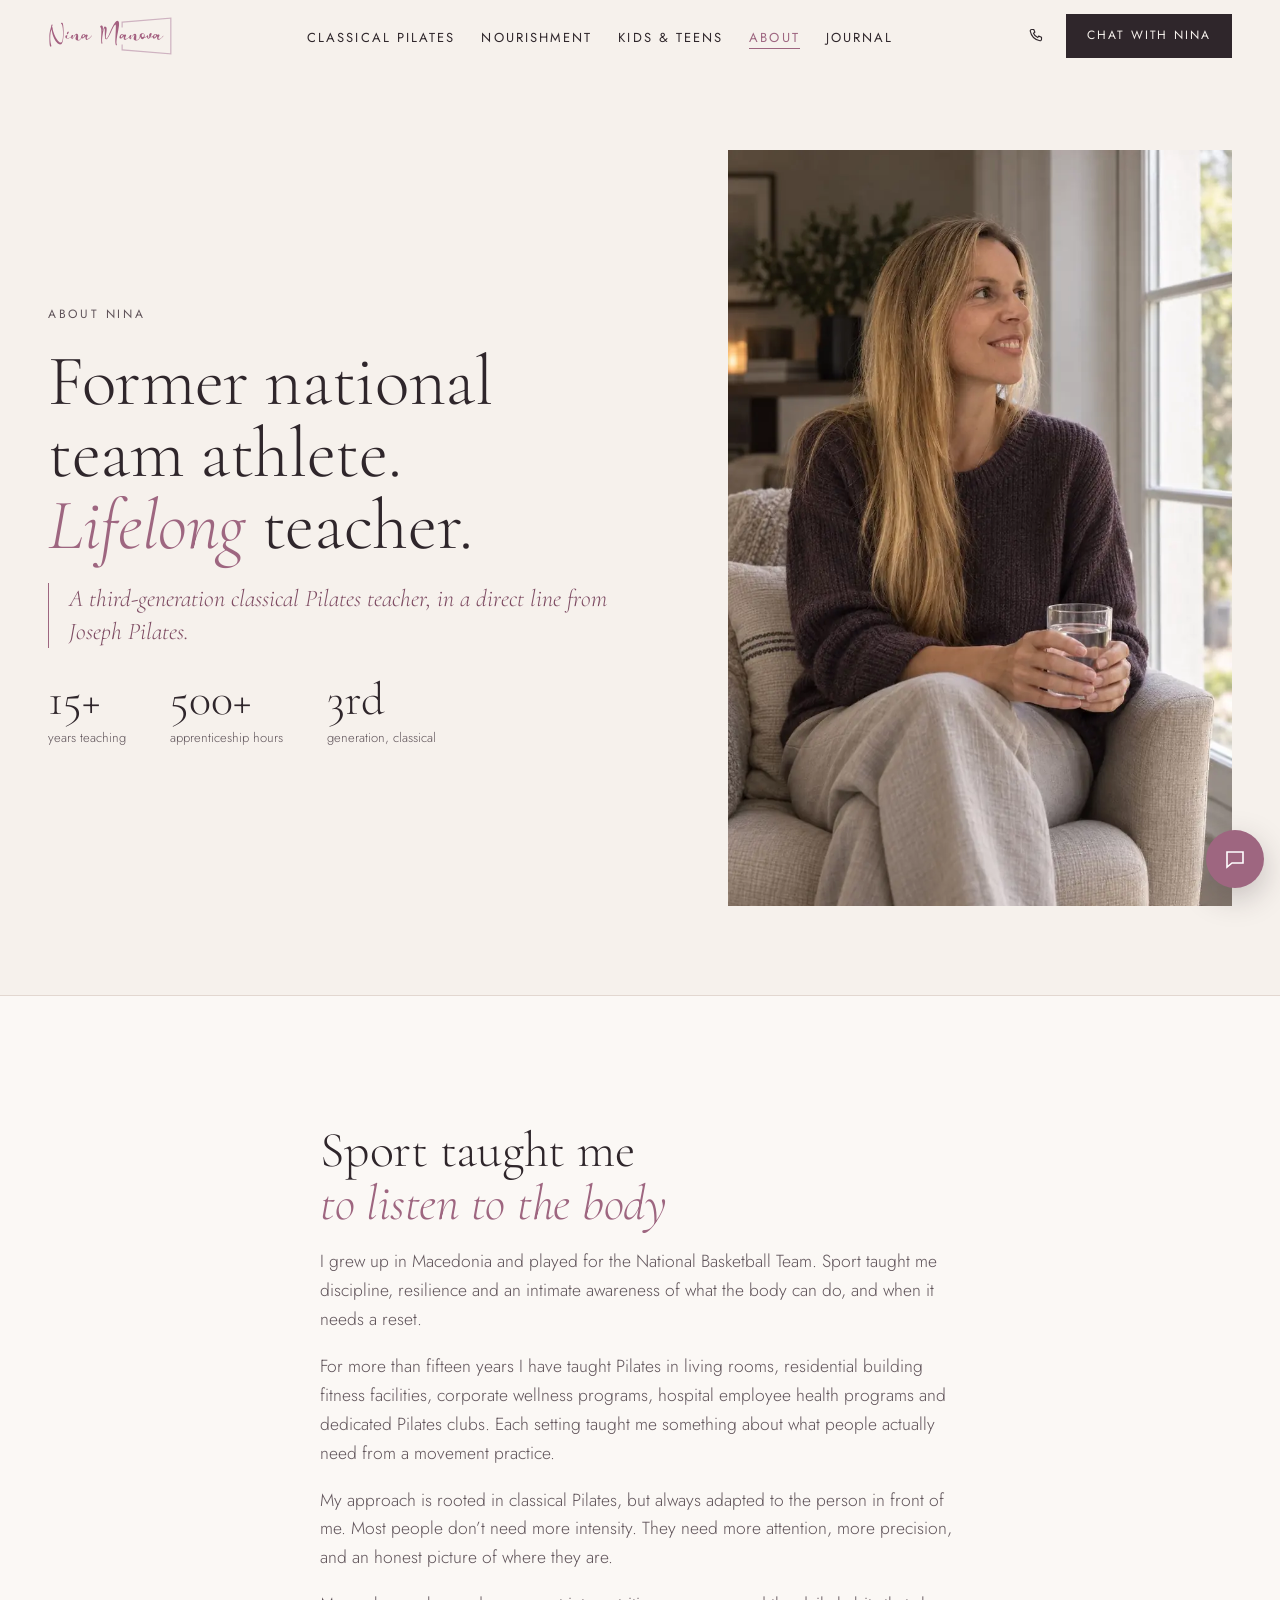
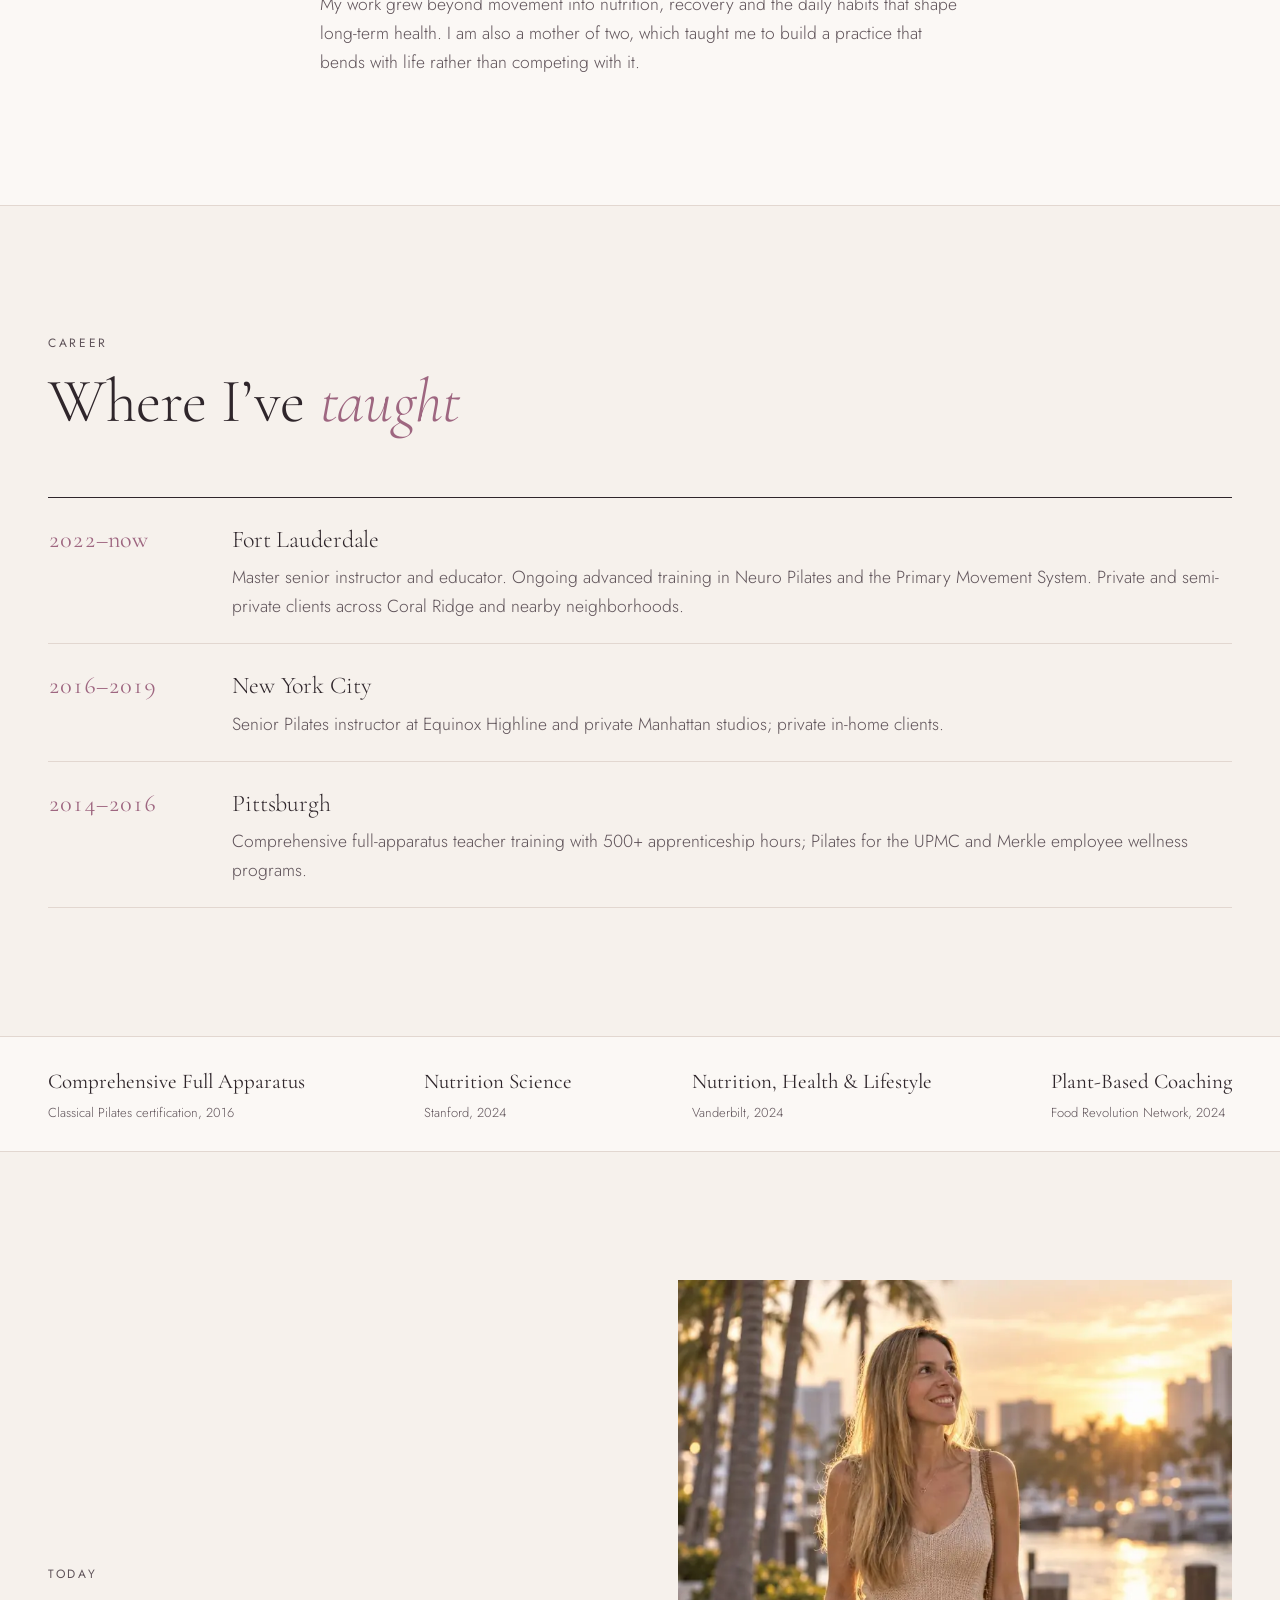
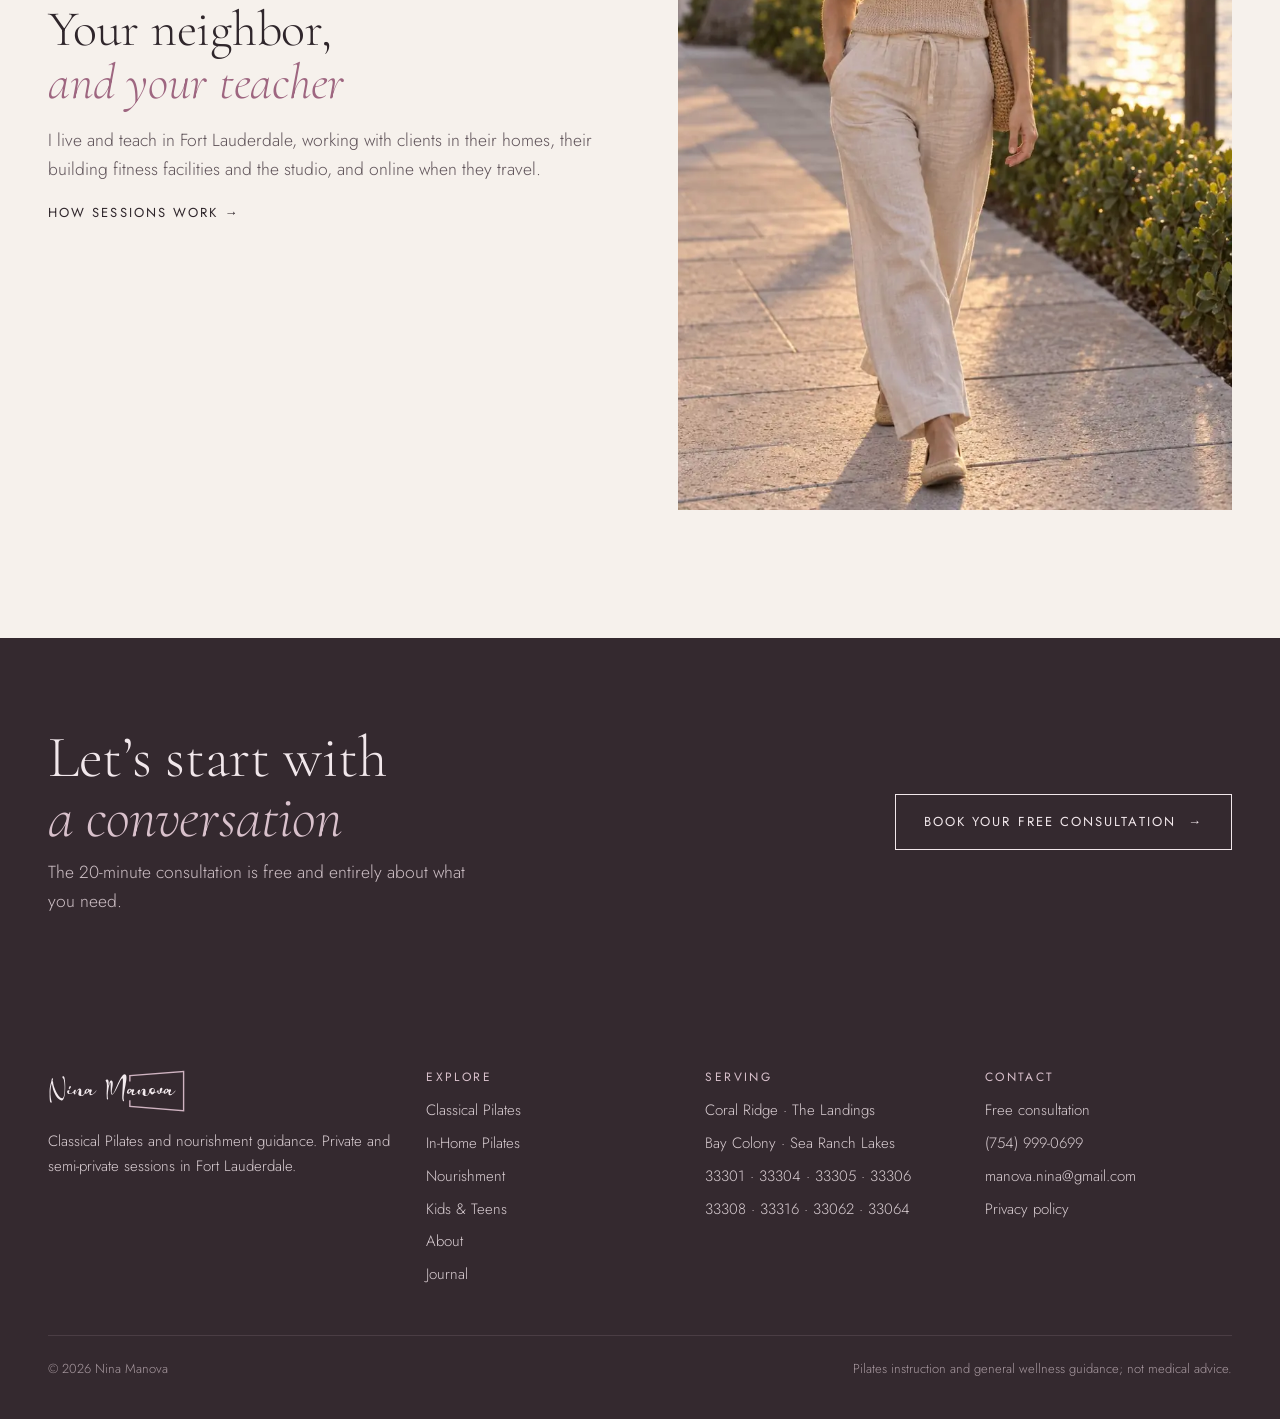
==== commit 7f07cce3: "National team wording on homepage, kids page and About headline Co-Authored-By: Claude Opus 5.5 <nor" ====
--- a/about/index.html
+++ b/about/index.html
@@ -6,13 +6,13 @@
 <script async src="https://www.googletagmanager.com/gtag/js?id=AW-18467051626"></script>
 <script>window.dataLayer=window.dataLayer||[];function gtag(){dataLayer.push(arguments);}gtag('js',new Date());gtag('config','AW-18467051626');gtag('config','G-J1ZRW0LNW8');gtag('config','AW-18467051626/ujg7CJiLvIgdEOqw4-VE',{'phone_conversion_number':'(754) 999-0699'});</script>
 <title>About Nina Manova · Classical Pilates Teacher</title>
-<meta name="description" content="Former professional athlete and third-generation classical Pilates teacher with 15+ years teaching in New York, Pittsburgh and Fort Lauderdale.">
+<meta name="description" content="Former national team basketball player and third-generation classical Pilates teacher with 15+ years teaching in New York, Pittsburgh and Fort Lauderdale.">
 <link rel="canonical" href="https://ninamanova.com/about/">
 <meta property="og:type" content="website">
 <meta property="og:site_name" content="Nina Manova">
 <meta property="og:locale" content="en_US">
 <meta property="og:title" content="About Nina Manova · Classical Pilates Teacher">
-<meta property="og:description" content="Former professional athlete and third-generation classical Pilates teacher with 15+ years teaching in New York, Pittsburgh and Fort Lauderdale.">
+<meta property="og:description" content="Former national team basketball player and third-generation classical Pilates teacher with 15+ years teaching in New York, Pittsburgh and Fort Lauderdale.">
 <meta property="og:url" content="https://ninamanova.com/about/">
 <meta property="og:image" content="https://ninamanova.com/assets/img/og-share.jpg">
 <meta property="og:image:width" content="1200">
@@ -41,7 +41,7 @@
 </div></nav>
 <main id="main">
 <section class="phero portrait"><div class="container">
-<div class="copy"><span class="eyebrow">About Nina</span><h1>Former professional athlete. <em>Lifelong</em> teacher.</h1>
+<div class="copy"><span class="eyebrow">About Nina</span><h1>Former national team athlete. <em>Lifelong</em> teacher.</h1>
 <p class="lineage">A third-generation classical Pilates teacher, in a direct line from Joseph Pilates.</p>
 <div class="facts"><div><b>15+</b><span>years teaching</span></div><div><b>500+</b><span>apprenticeship hours</span></div><div><b>3rd</b><span>generation, classical</span></div></div></div>
 <figure><img src="/assets/img/portrait-window.jpg" alt="Nina seated by a window with a glass of water" width="1024" height="1536" srcset="/assets/img/portrait-window-480.webp 480w, /assets/img/portrait-window-800.webp 800w, /assets/img/portrait-window-1024.webp 1024w" sizes="(max-width:860px) 100vw, 50vw"></figure>
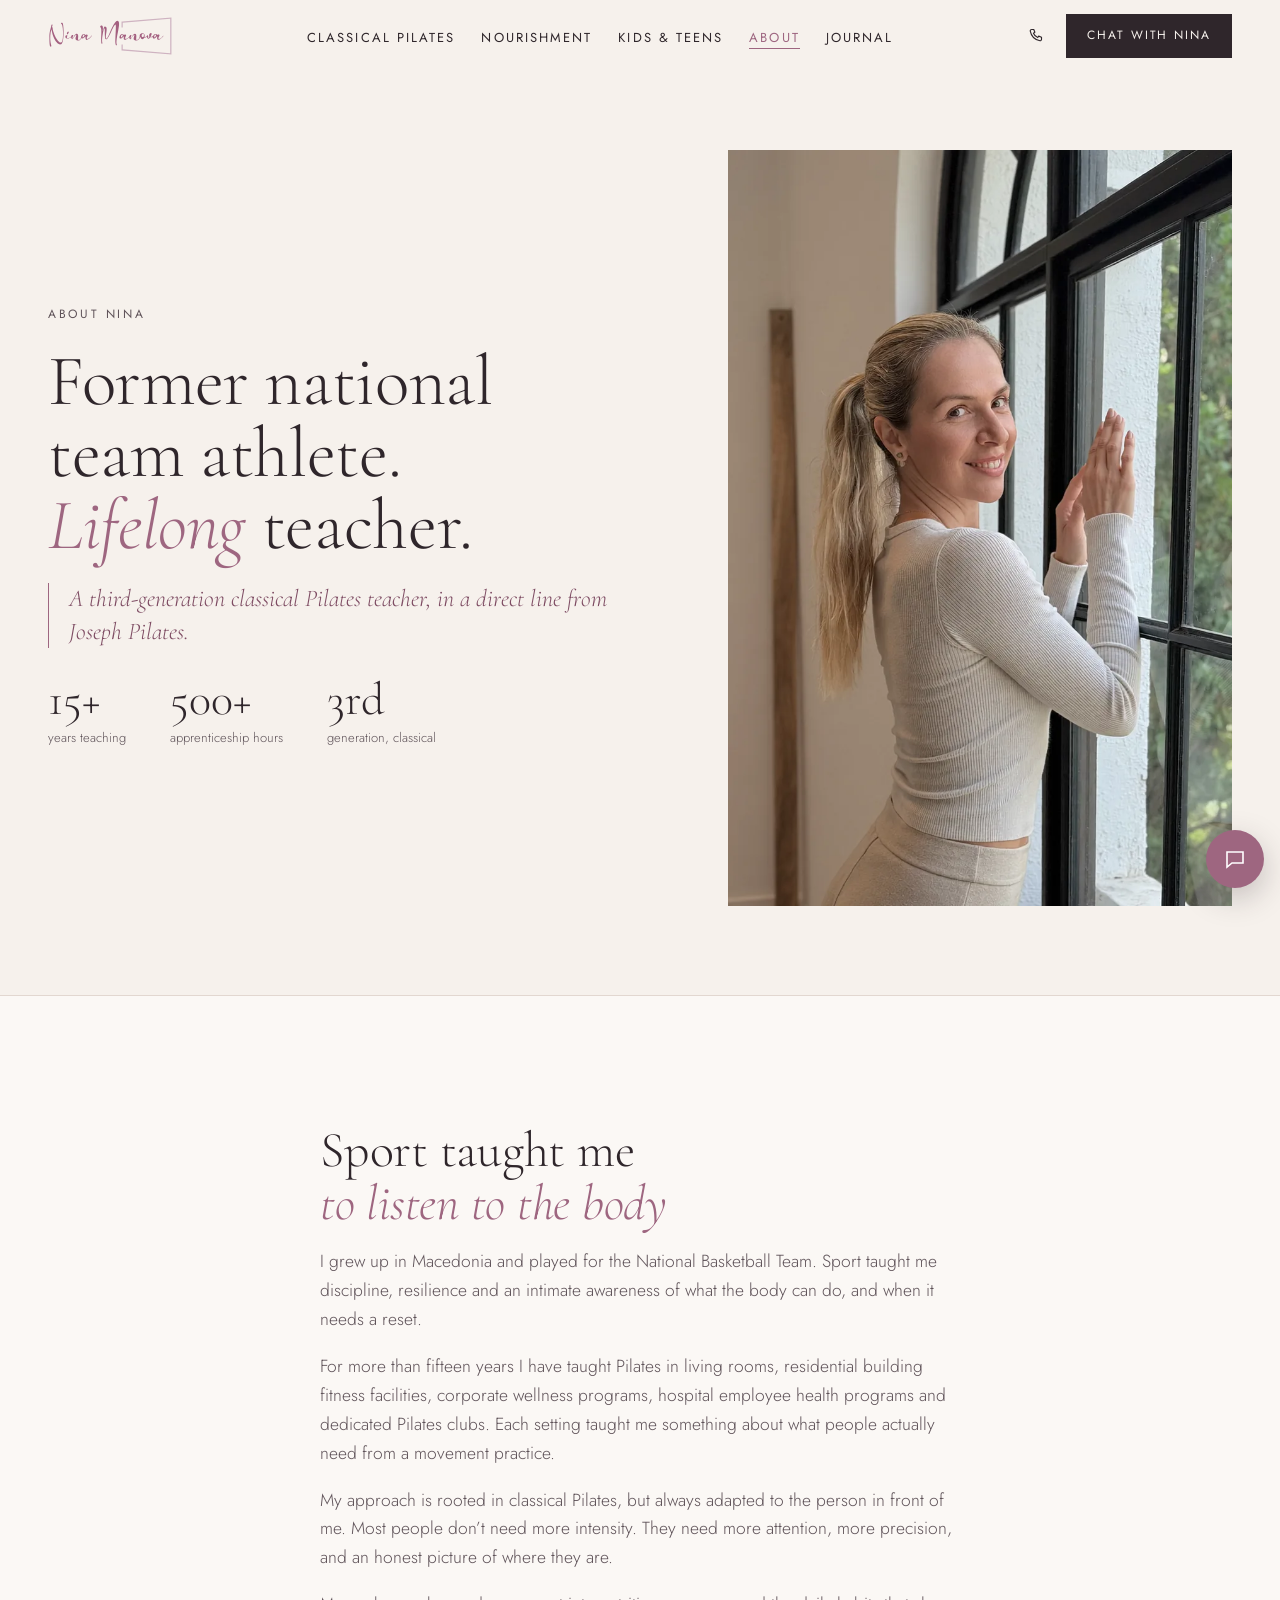
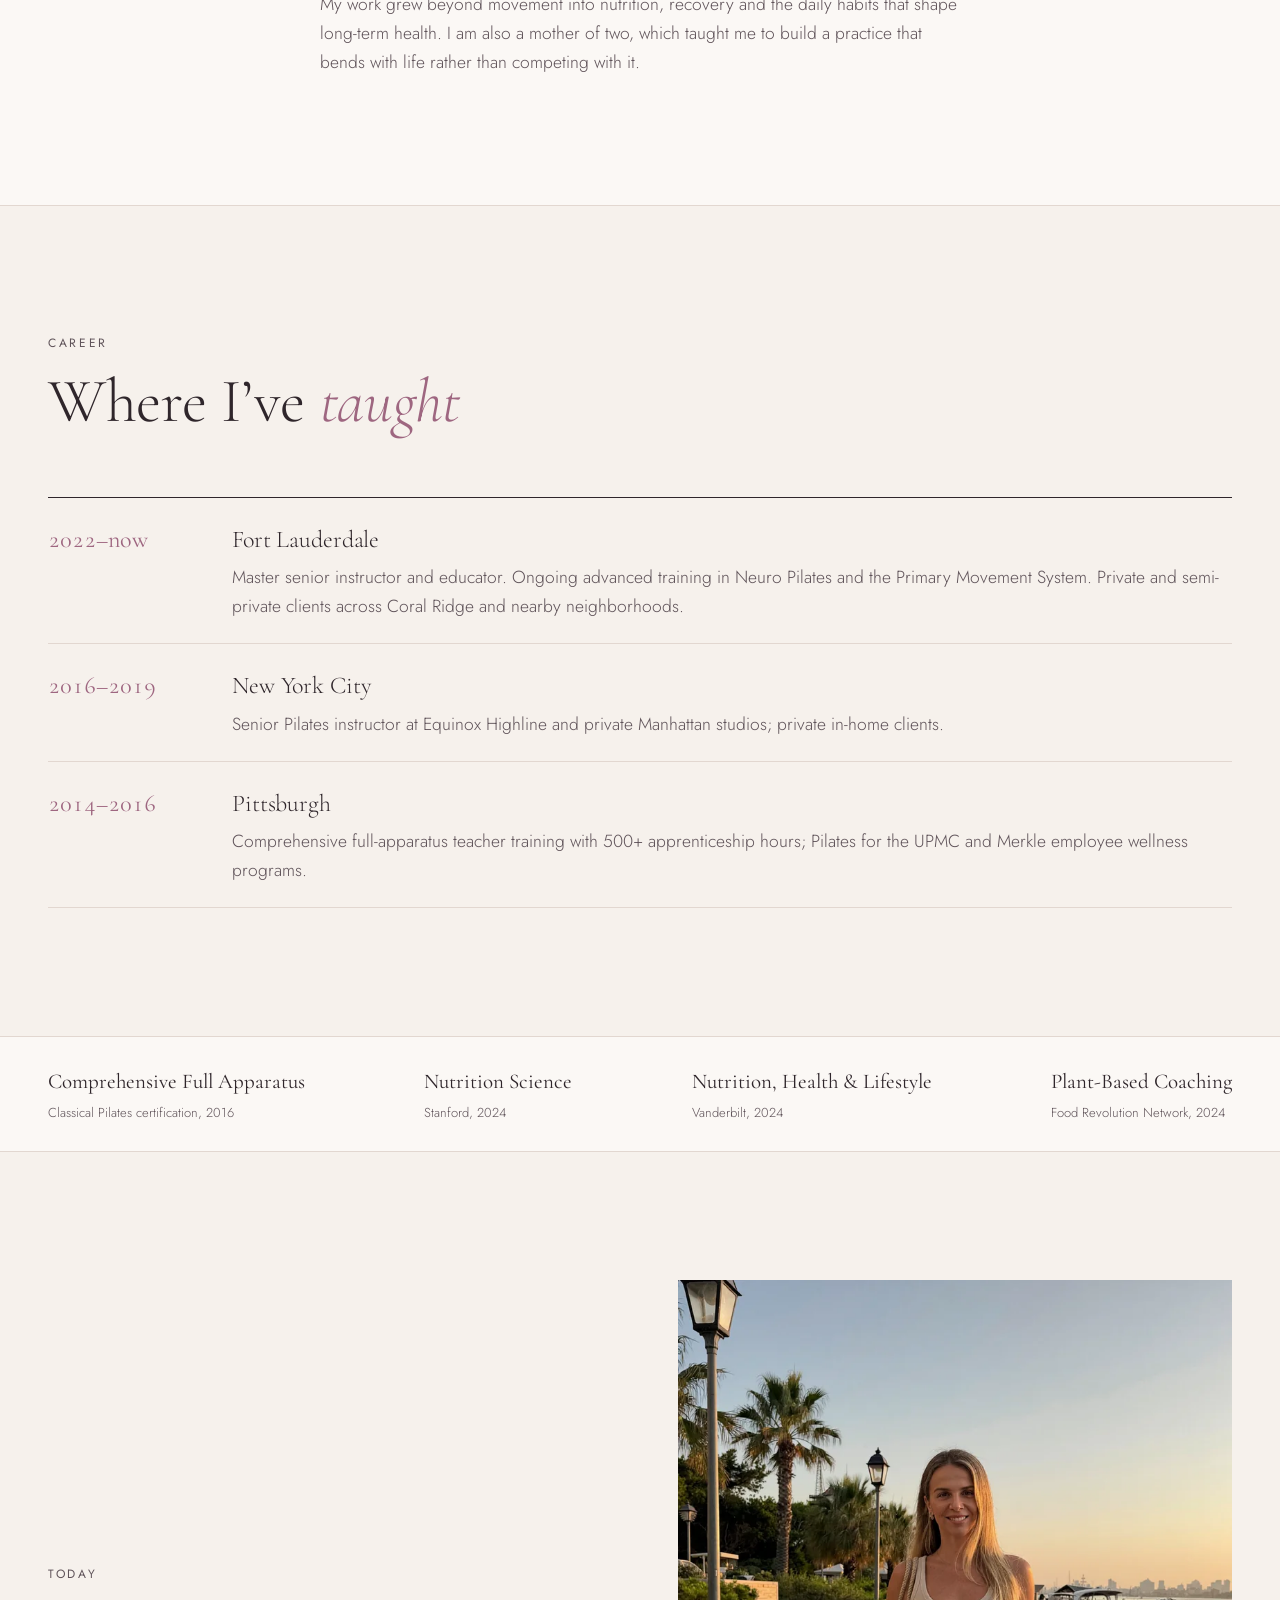
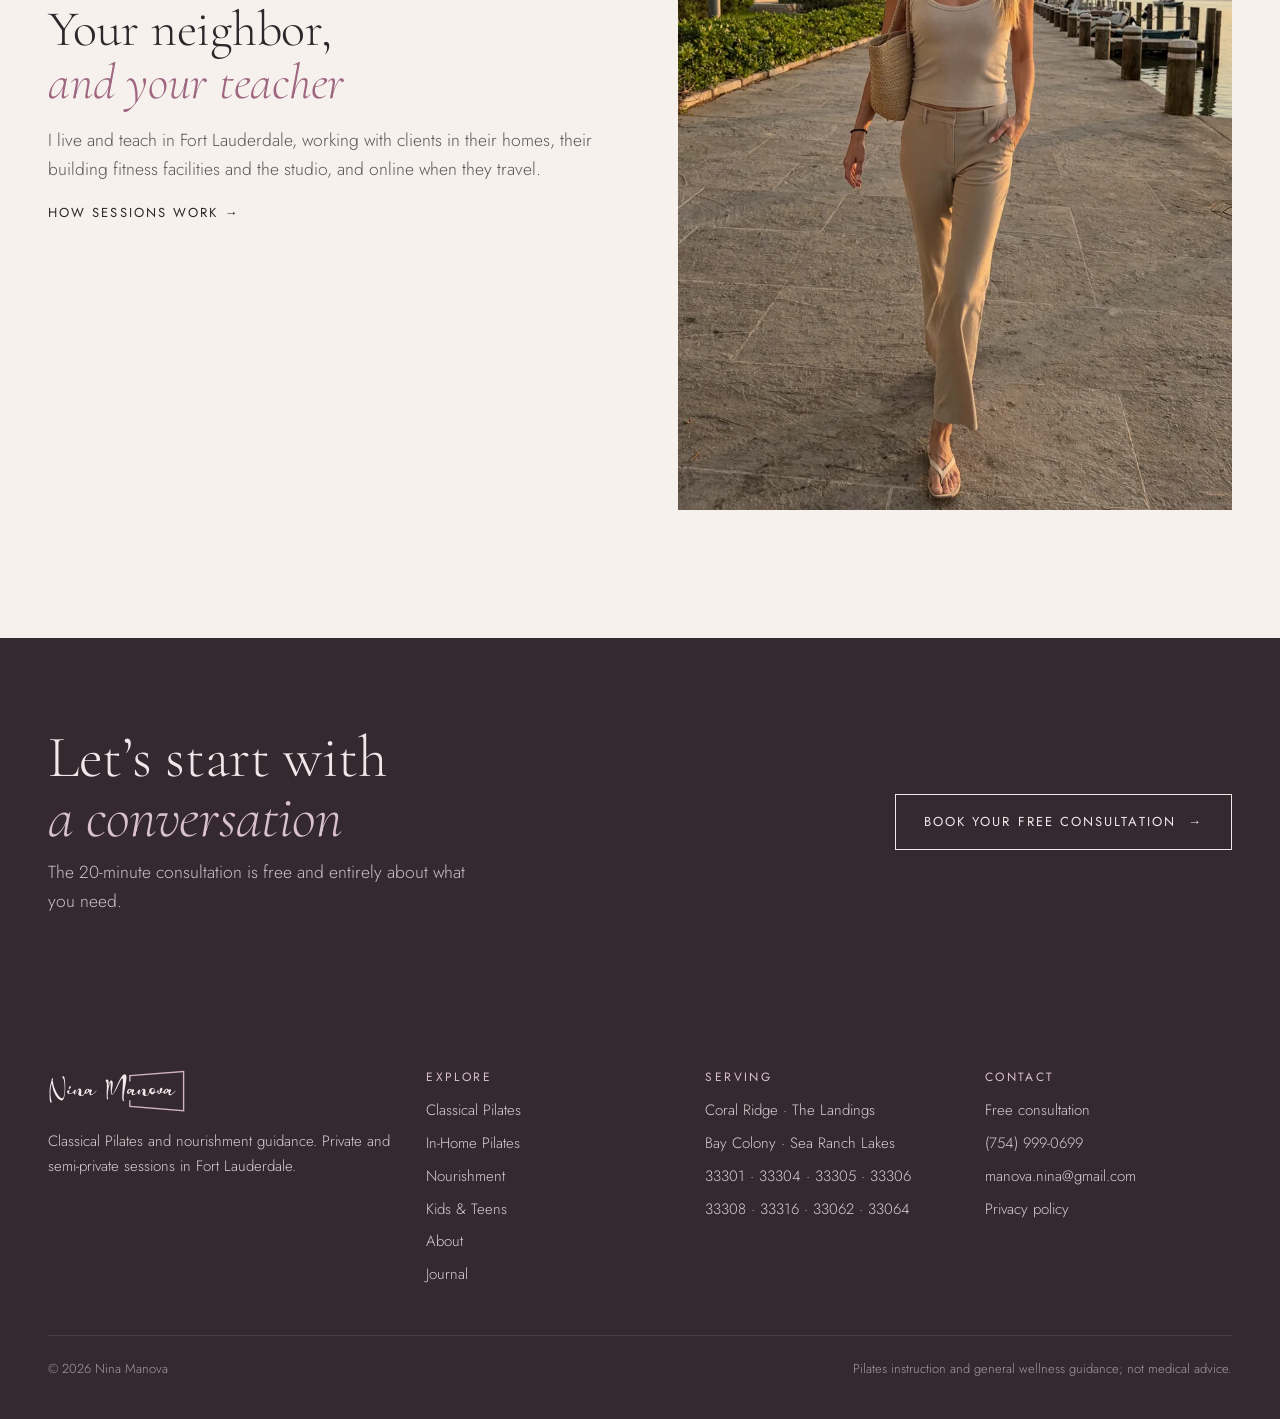
==== commit 87725455: "Site photo refresh: teaser, in-home, window portrait, waterfront Co-Authored-By: Claude Opus 5.5 <no" ====
--- a/about/index.html
+++ b/about/index.html
@@ -44,7 +44,7 @@
 <div class="copy"><span class="eyebrow">About Nina</span><h1>Former national team athlete. <em>Lifelong</em> teacher.</h1>
 <p class="lineage">A third-generation classical Pilates teacher, in a direct line from Joseph Pilates.</p>
 <div class="facts"><div><b>15+</b><span>years teaching</span></div><div><b>500+</b><span>apprenticeship hours</span></div><div><b>3rd</b><span>generation, classical</span></div></div></div>
-<figure><img src="/assets/img/portrait-window.jpg" alt="Nina seated by a window with a glass of water" width="1024" height="1536" srcset="/assets/img/portrait-window-480.webp 480w, /assets/img/portrait-window-800.webp 800w, /assets/img/portrait-window-1024.webp 1024w" sizes="(max-width:860px) 100vw, 50vw"></figure>
+<figure><img src="/assets/img/portrait-window.jpg" alt="Nina by an arched window in her studio" width="1024" height="1536" srcset="/assets/img/portrait-window-480.webp 480w, /assets/img/portrait-window-800.webp 800w, /assets/img/portrait-window-1024.webp 1024w" sizes="(max-width:860px) 100vw, 50vw"></figure>
 </div></section>
 
 <section class="block paper"><div class="container"><div class="prose rv" style="margin-inline:auto">
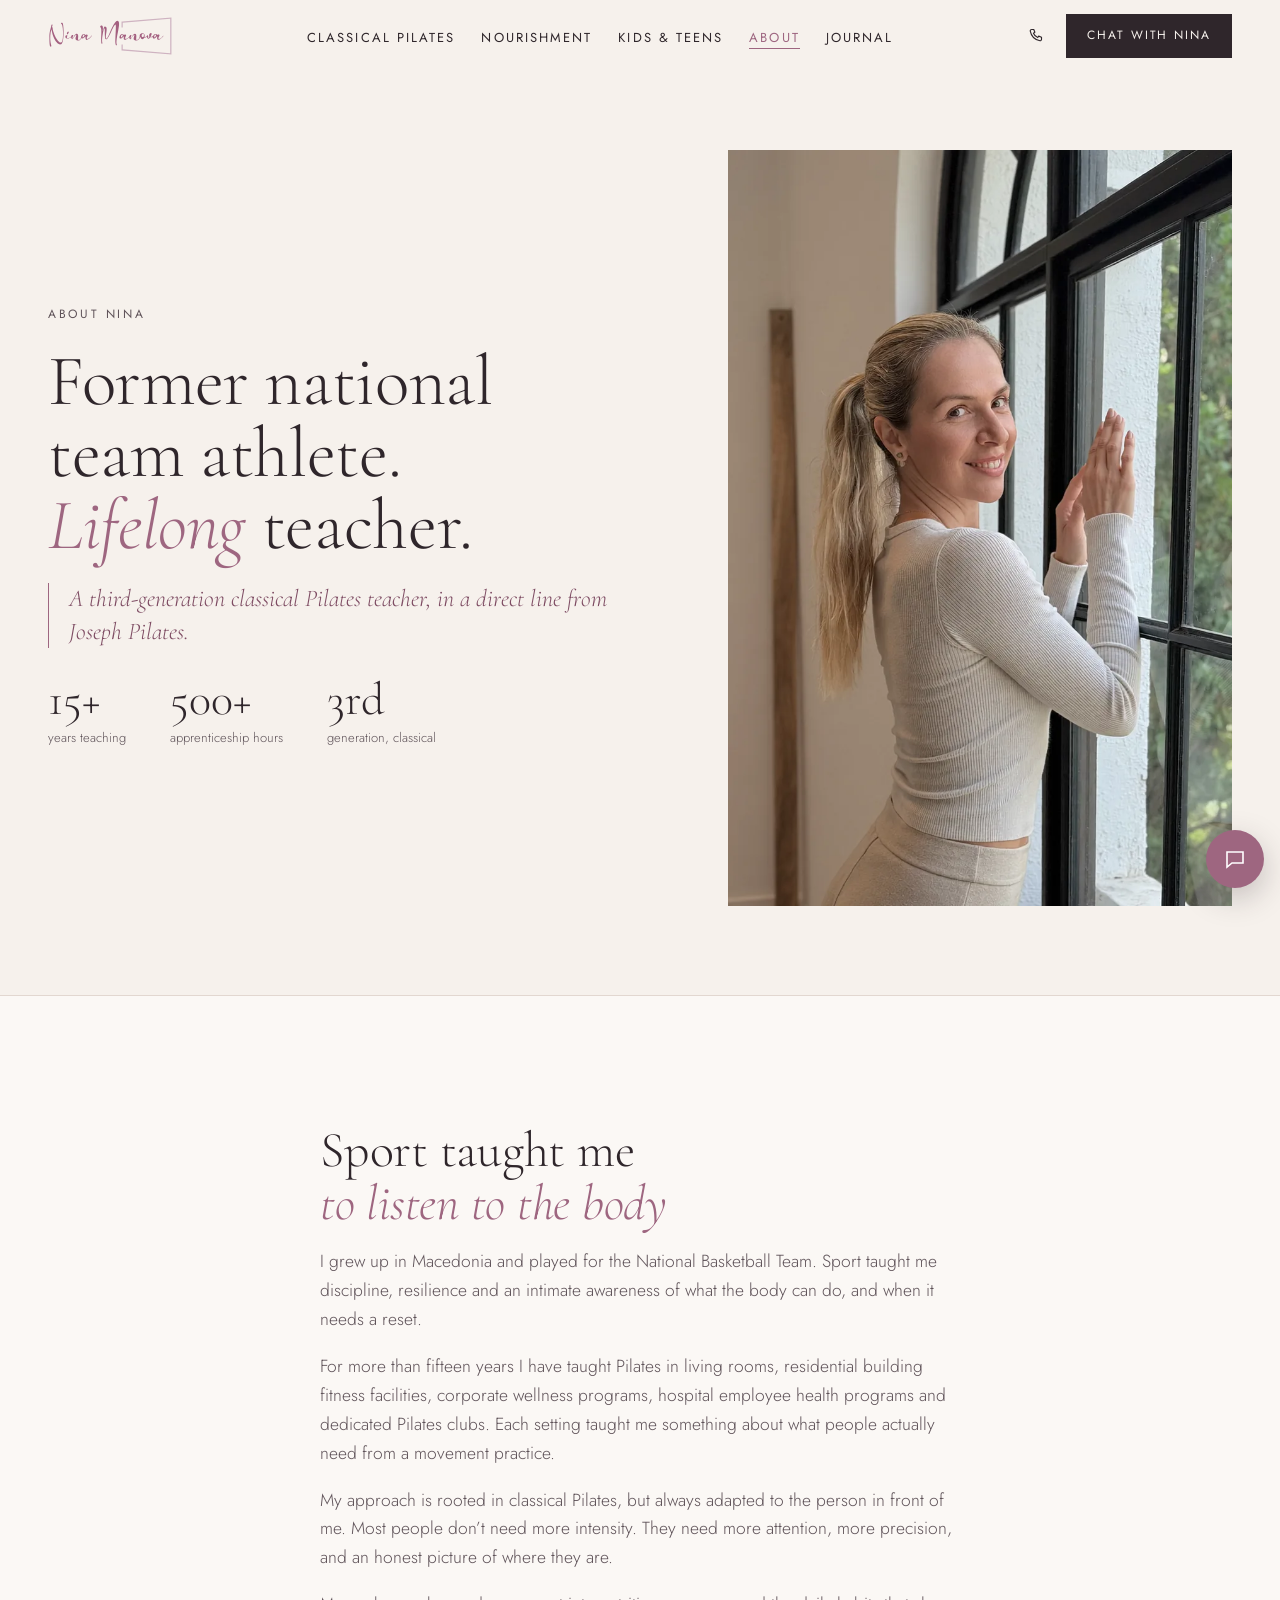
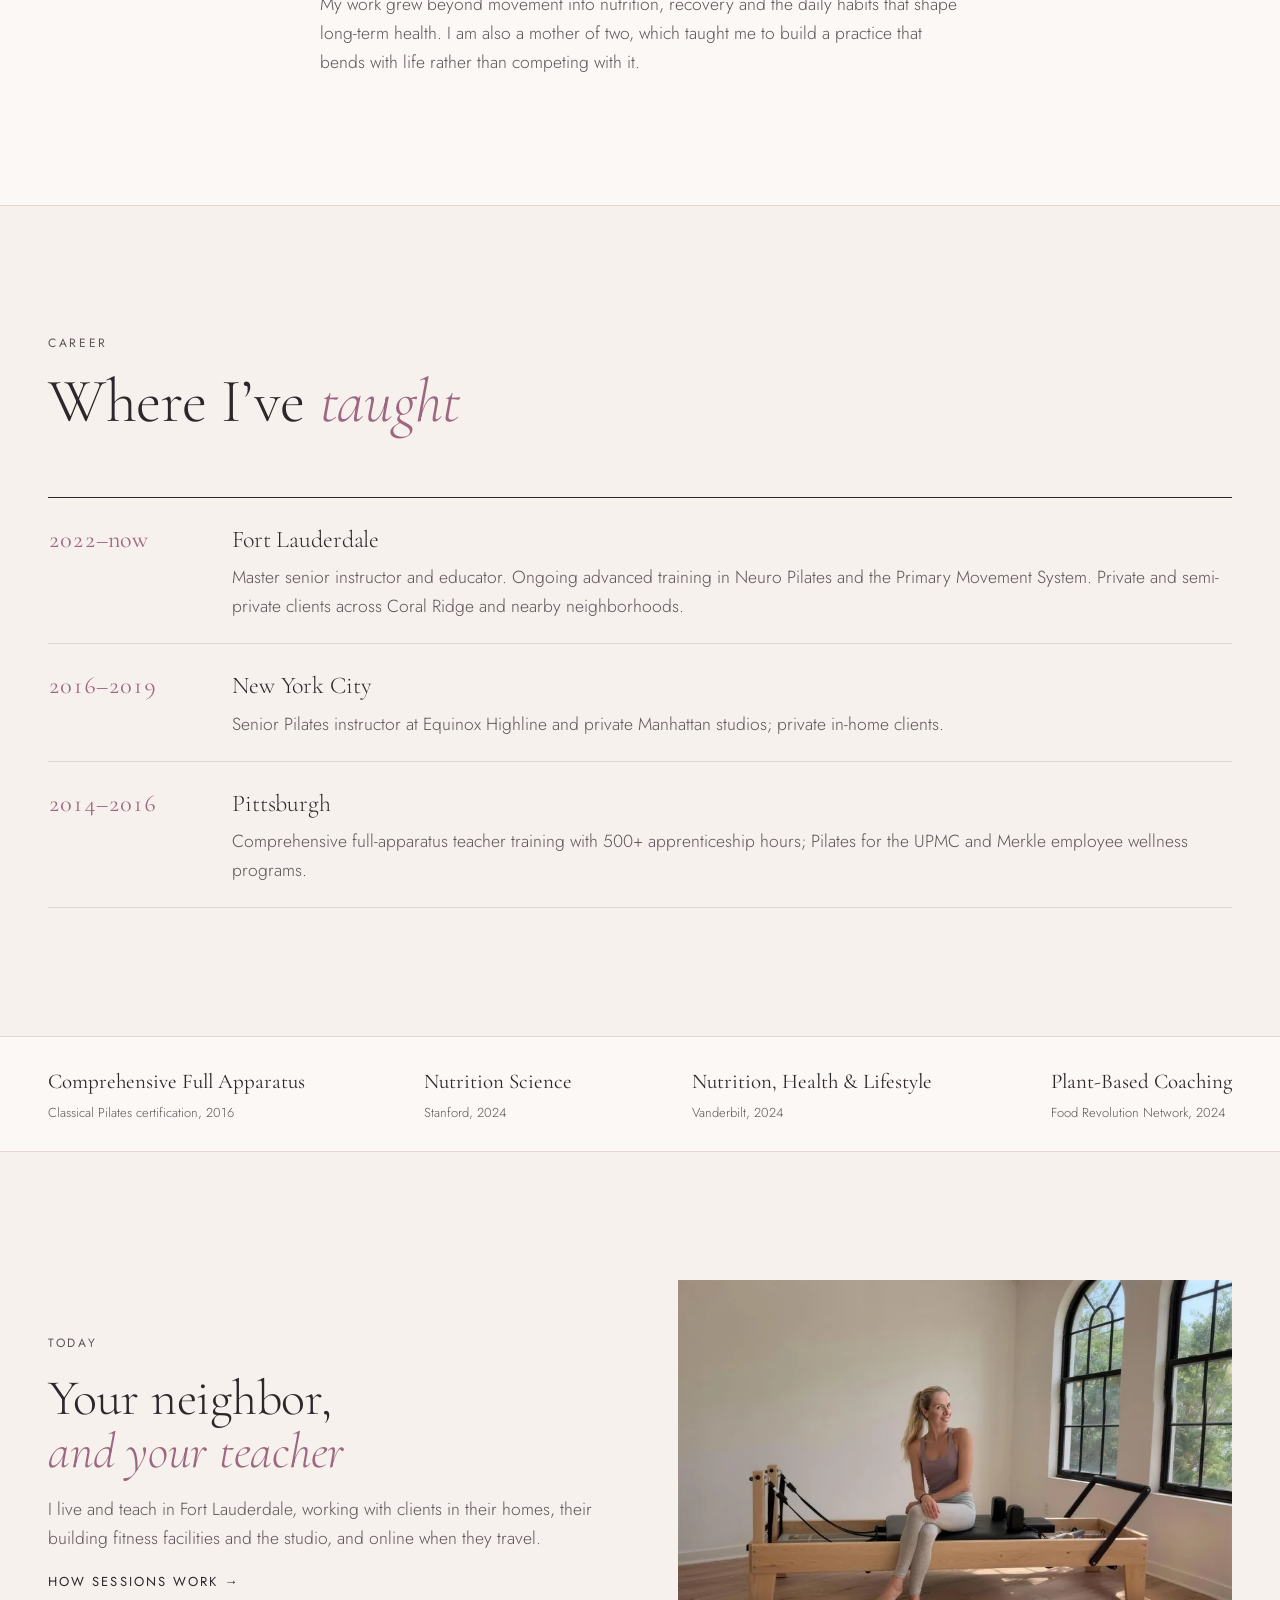
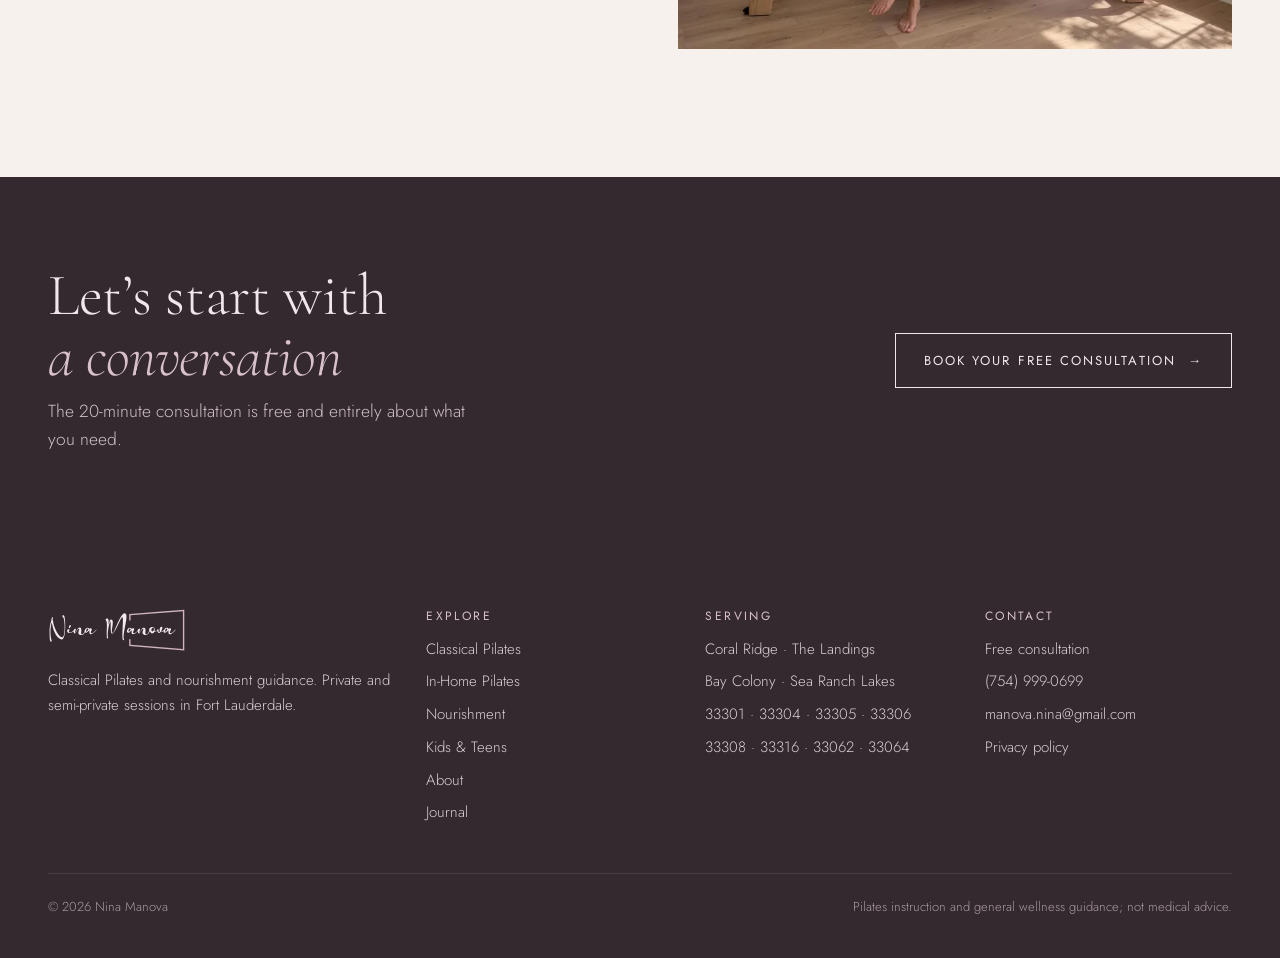
==== commit e837eee9: "Replace canal photo with approved reformer studio photo (homepage stack, about page); remove waterfr" ====
--- a/about/index.html
+++ b/about/index.html
@@ -72,7 +72,7 @@
 </div></div>
 
 <section class="block"><div class="container split rev">
-<figure class="rv"><img src="/assets/img/waterfront.jpg" alt="Nina walking along a Fort Lauderdale waterfront at golden hour" loading="lazy" srcset="/assets/img/waterfront-480.webp 480w, /assets/img/waterfront-800.webp 800w, /assets/img/waterfront-1024.webp 1024w" sizes="(max-width:860px) 100vw, 50vw"></figure>
+<figure class="rv"><img src="/assets/img/reformer-studio.jpg" alt="Nina seated on a classical Pilates reformer in a sunlit studio" loading="lazy" srcset="/assets/img/reformer-studio-480.webp 480w, /assets/img/reformer-studio-800.webp 800w, /assets/img/reformer-studio-1200.webp 1200w, /assets/img/reformer-studio-1600.webp 1600w" sizes="(max-width:860px) 100vw, 50vw"></figure>
 <div class="prose rv"><span class="eyebrow">Today</span><h2>Your neighbor, <em>and your teacher</em></h2>
 <p>I live and teach in Fort Lauderdale, working with clients in their homes, their building fitness facilities and the studio, and online when they travel.</p>
 <a class="u more" href="/classical-pilates/">How sessions work →</a></div>
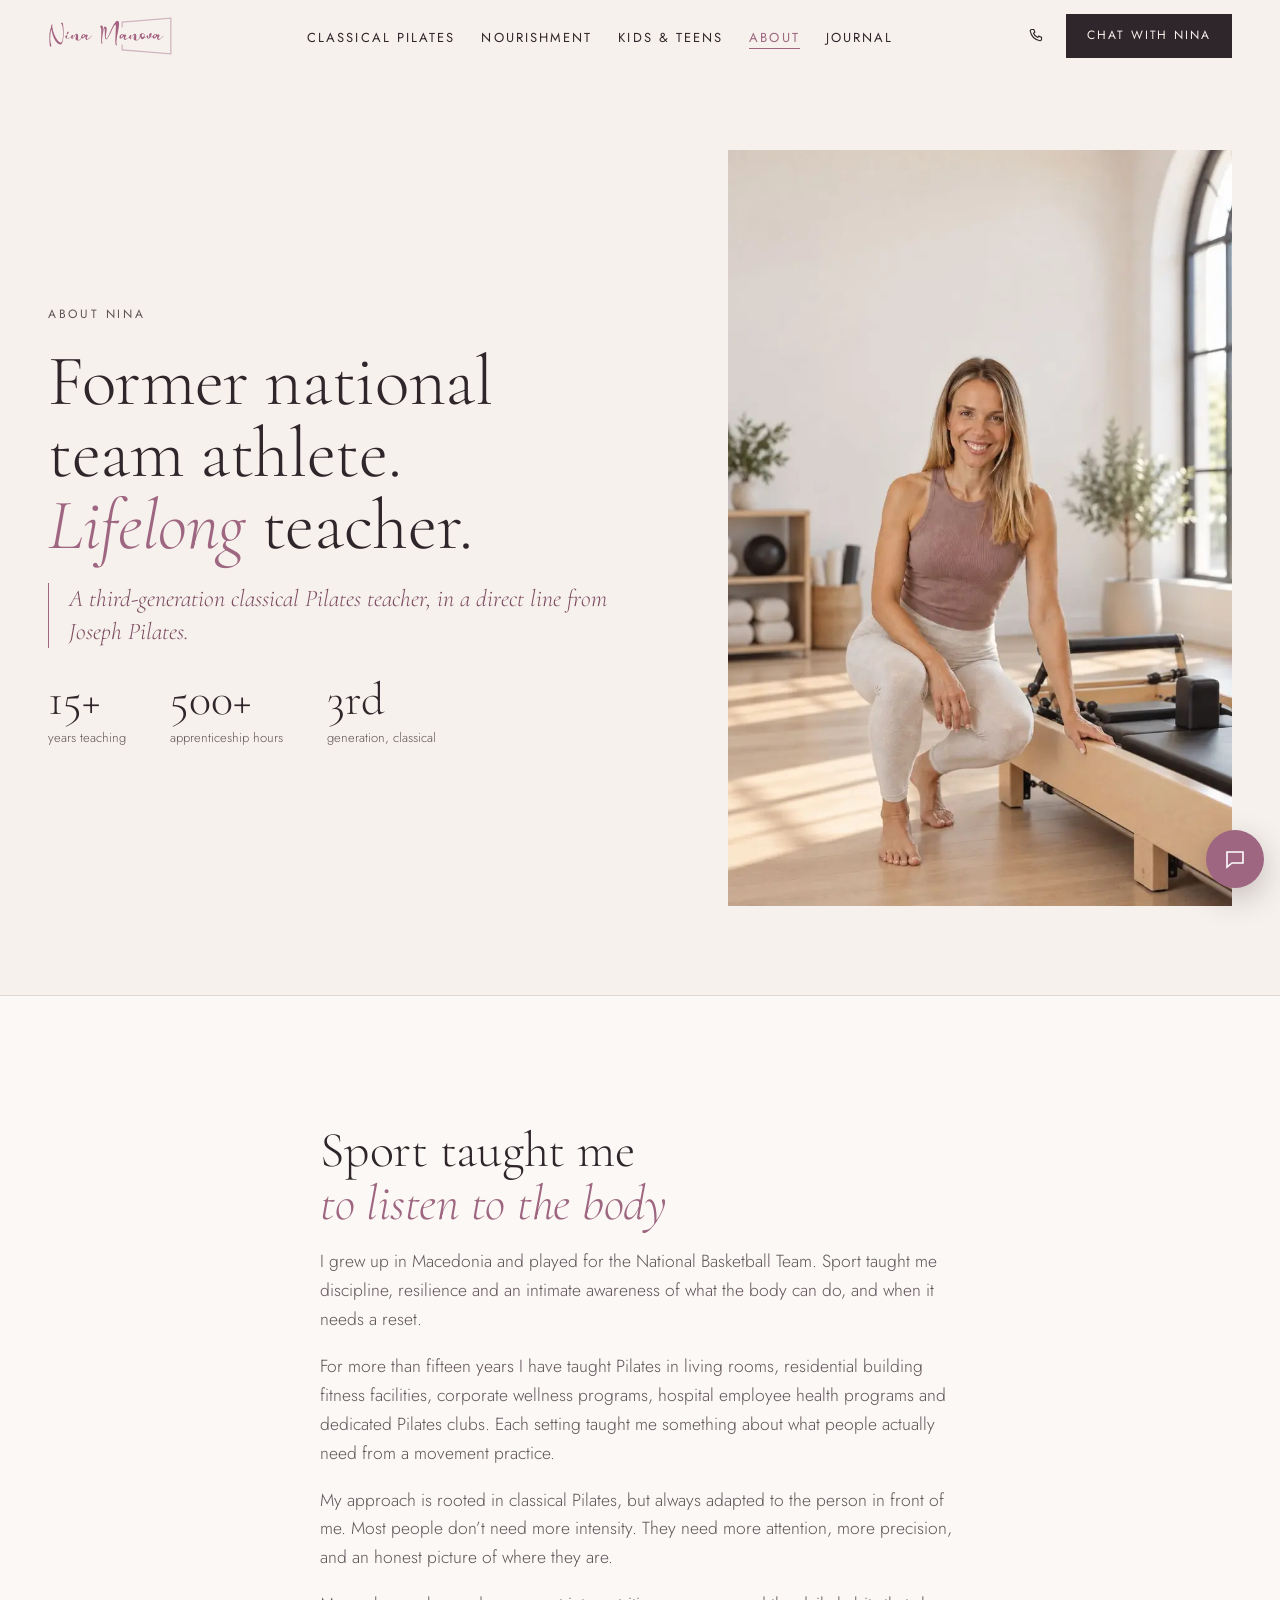
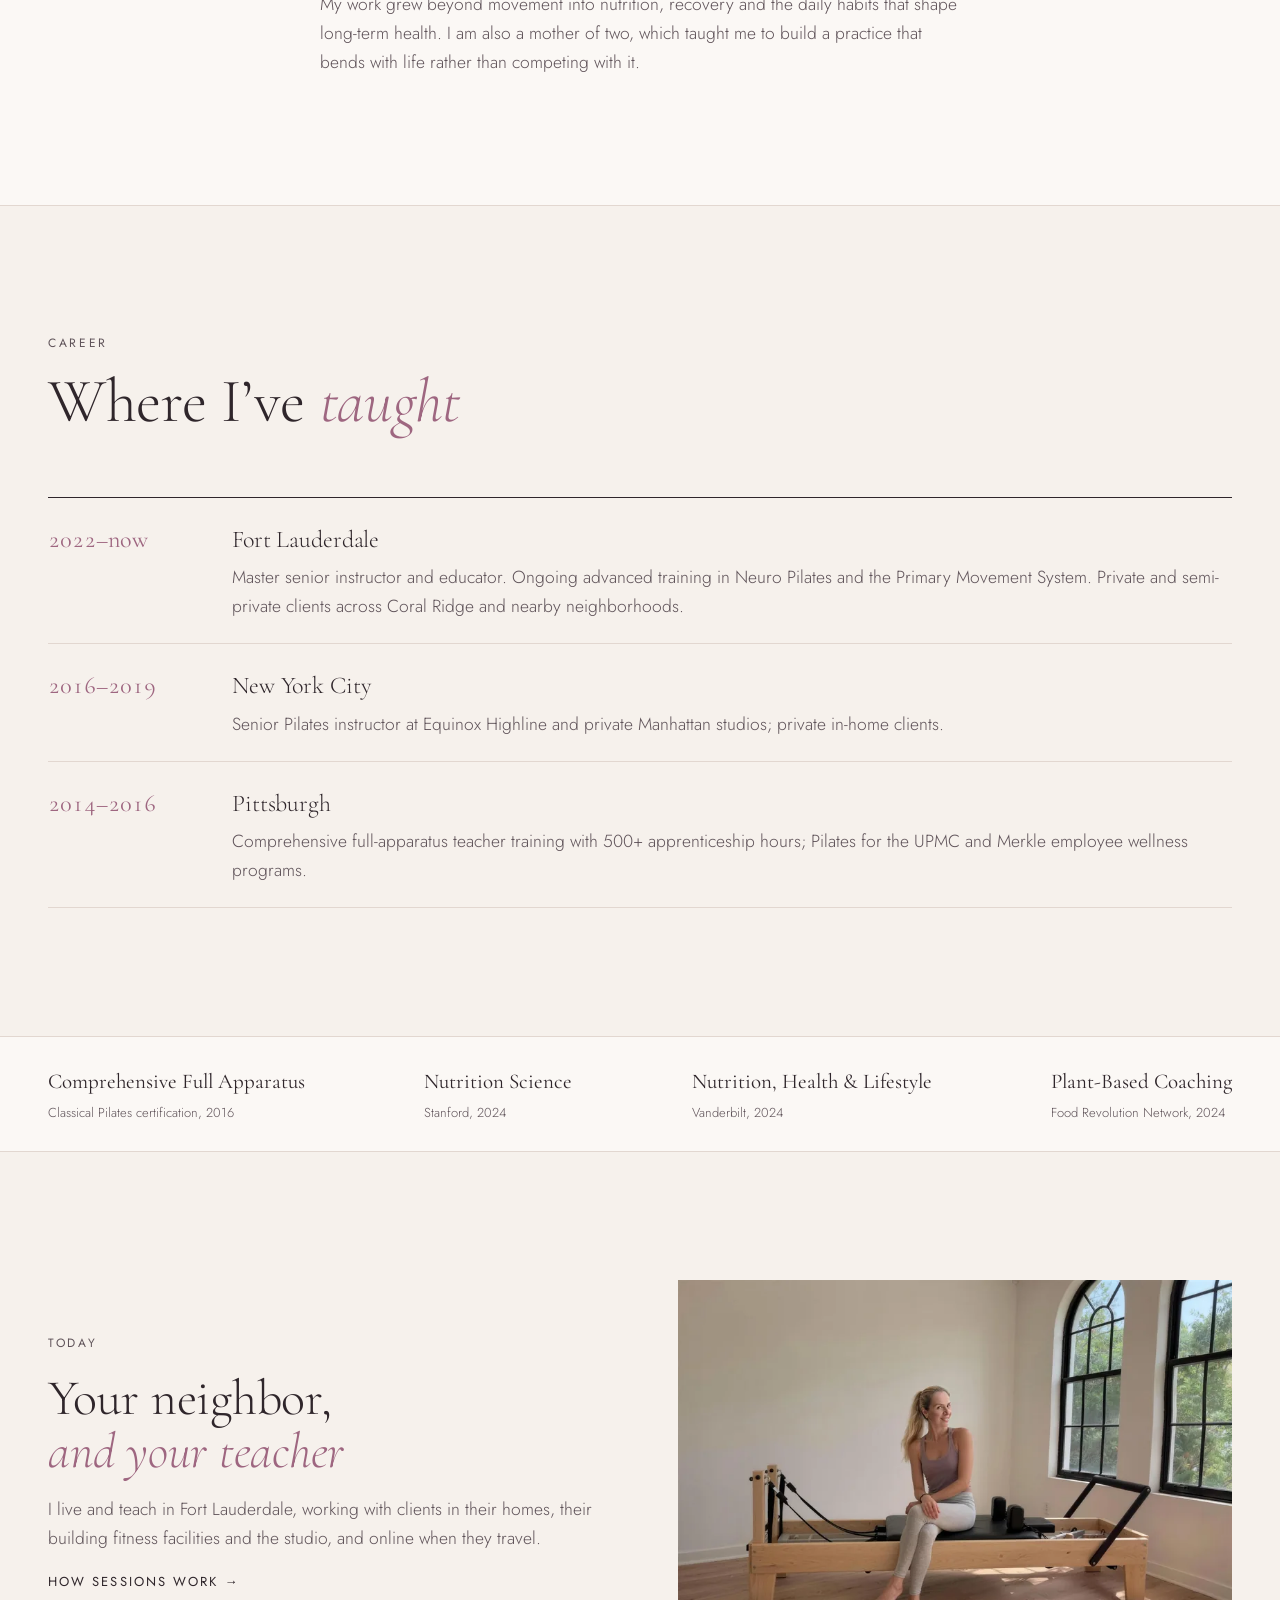
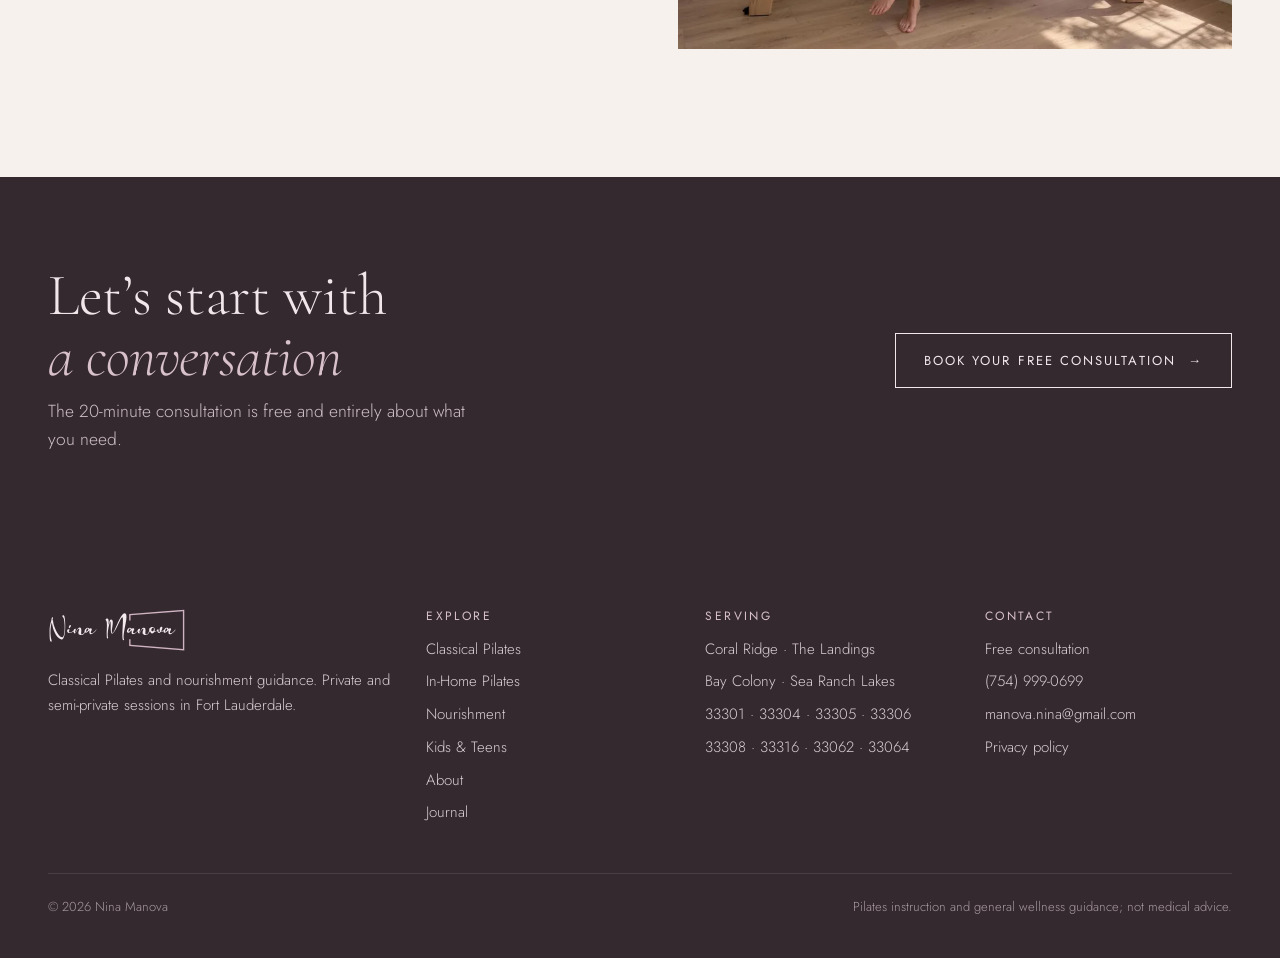
==== commit 55ff3432: "About page: main photo now the former mobile hero (hero-vertical) Co-Authored-By: Claude Opus 5.5 <n" ====
--- a/about/index.html
+++ b/about/index.html
@@ -44,7 +44,7 @@
 <div class="copy"><span class="eyebrow">About Nina</span><h1>Former national team athlete. <em>Lifelong</em> teacher.</h1>
 <p class="lineage">A third-generation classical Pilates teacher, in a direct line from Joseph Pilates.</p>
 <div class="facts"><div><b>15+</b><span>years teaching</span></div><div><b>500+</b><span>apprenticeship hours</span></div><div><b>3rd</b><span>generation, classical</span></div></div></div>
-<figure><img src="/assets/img/portrait-window.jpg" alt="Nina by an arched window in her studio" width="1024" height="1536" srcset="/assets/img/portrait-window-480.webp 480w, /assets/img/portrait-window-800.webp 800w, /assets/img/portrait-window-1024.webp 1024w" sizes="(max-width:860px) 100vw, 50vw"></figure>
+<figure><img src="/assets/img/hero-vertical.jpg" alt="Nina crouching beside a classical Pilates reformer in a bright studio" width="1024" height="1536" srcset="/assets/img/hero-vertical-480.webp 480w, /assets/img/hero-vertical-800.webp 800w, /assets/img/hero-vertical-1024.webp 1024w" sizes="(max-width:860px) 100vw, 50vw"></figure>
 </div></section>
 
 <section class="block paper"><div class="container"><div class="prose rv" style="margin-inline:auto">
--- a/assets/css/styles.css
+++ b/assets/css/styles.css
@@ -80,7 +80,7 @@
 @media (max-width:760px){
   .hero{display:block;height:auto;min-height:0;background:var(--ivory)}
   .hero picture{position:relative;display:block;inset:auto;aspect-ratio:10/11;height:auto}
-  .hero picture img{top:0;height:auto;aspect-ratio:2/3;object-fit:cover}
+  .hero picture img{top:0;height:100%;object-fit:cover;object-position:75% 50%}
   .hero .container{position:static}
   .hero-copy{padding-block:28px 40px;gap:16px}
   .hero h1{font-size:44px}
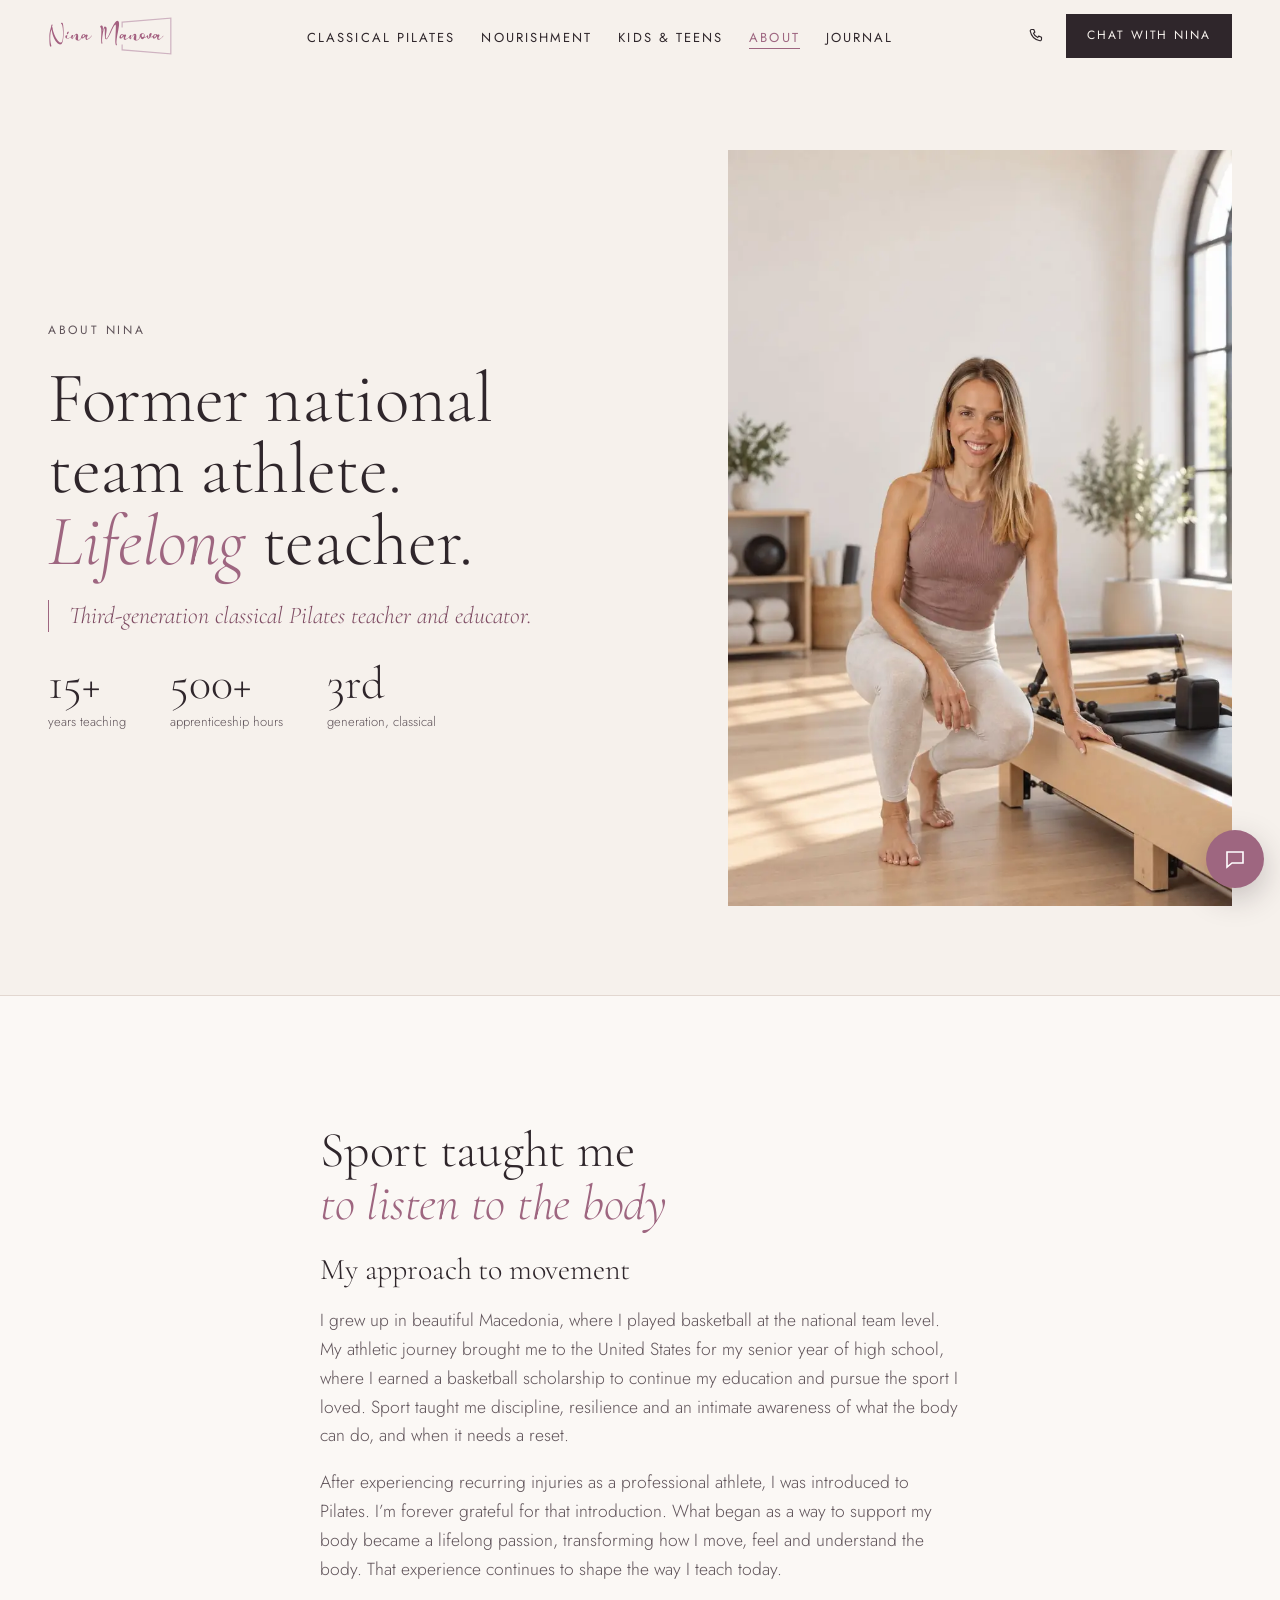
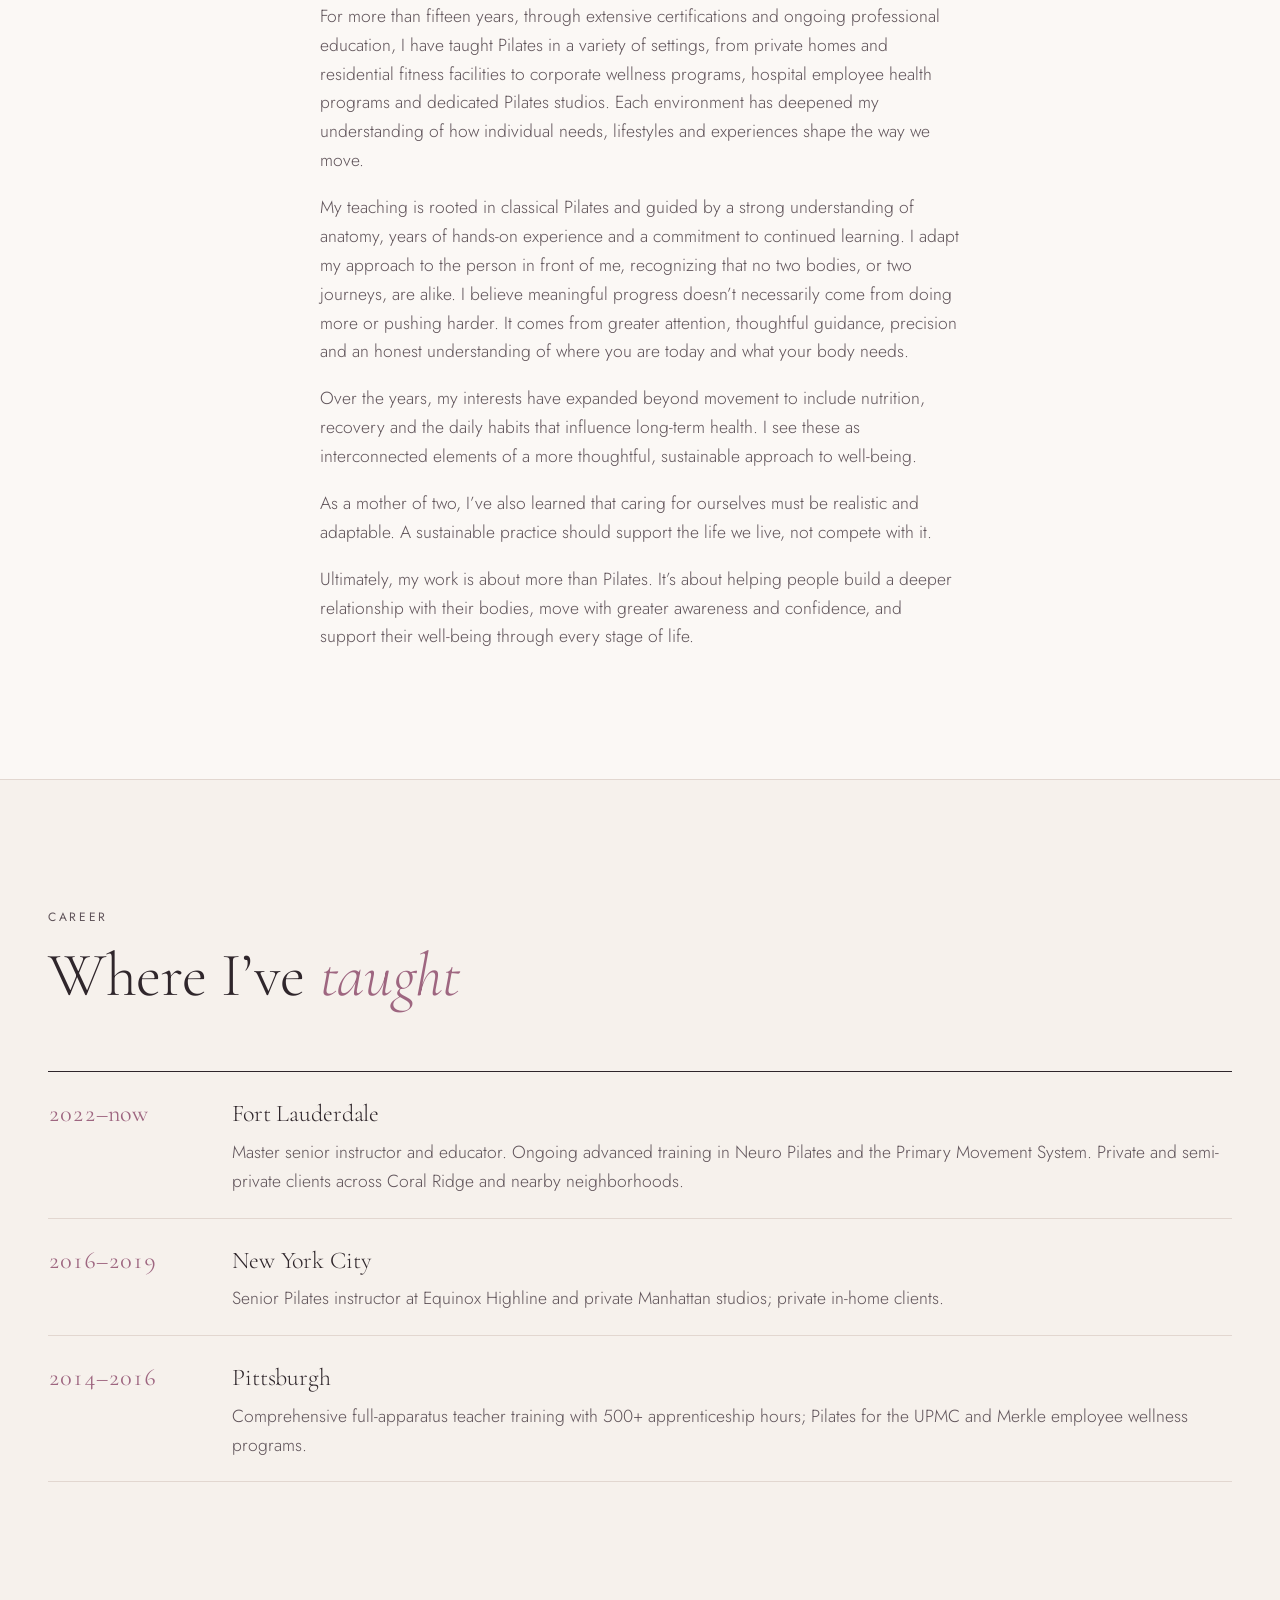
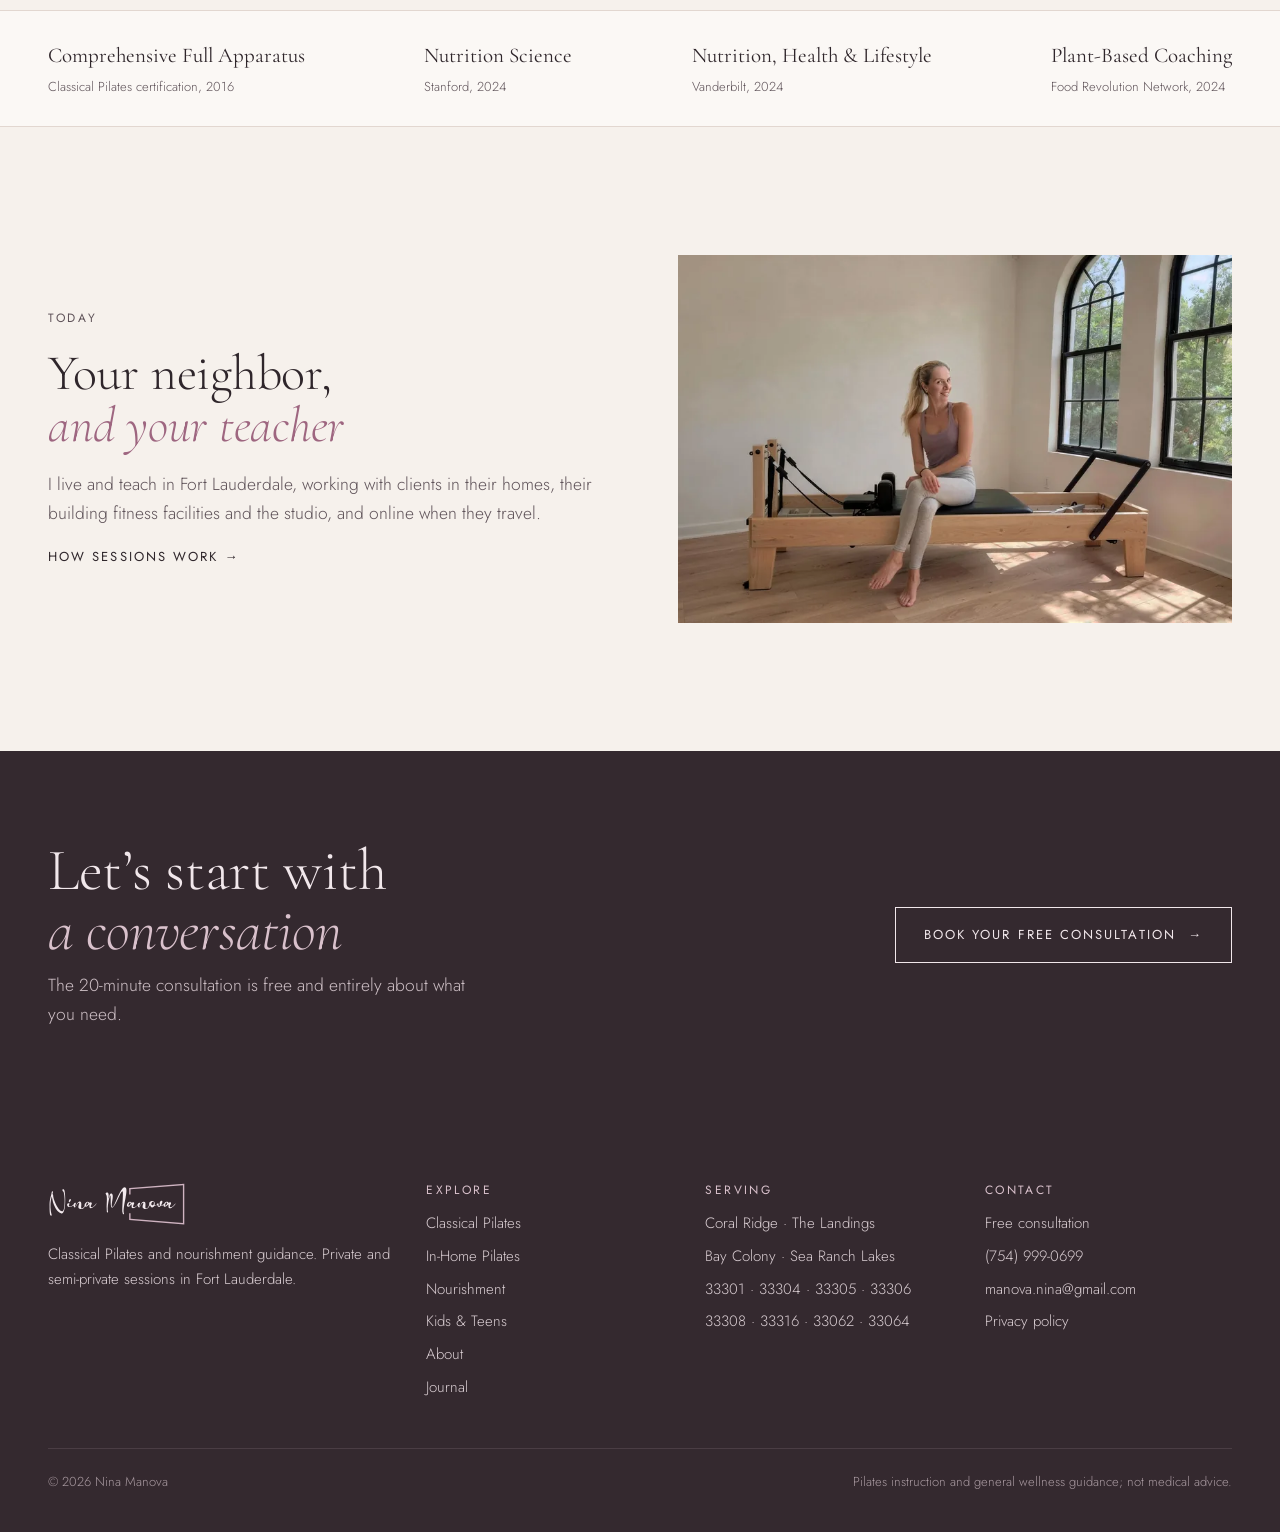
==== commit 6e0c9ba1: "Site copy: Nina's text edits (home, about, classical pilates), proofread Co-Authored-By: Claude Opus" ====
--- a/about/index.html
+++ b/about/index.html
@@ -42,17 +42,21 @@
 <main id="main">
 <section class="phero portrait"><div class="container">
 <div class="copy"><span class="eyebrow">About Nina</span><h1>Former national team athlete. <em>Lifelong</em> teacher.</h1>
-<p class="lineage">A third-generation classical Pilates teacher, in a direct line from Joseph Pilates.</p>
+<p class="lineage">Third-generation classical Pilates teacher and educator.</p>
 <div class="facts"><div><b>15+</b><span>years teaching</span></div><div><b>500+</b><span>apprenticeship hours</span></div><div><b>3rd</b><span>generation, classical</span></div></div></div>
 <figure><img src="/assets/img/hero-vertical.jpg" alt="Nina crouching beside a classical Pilates reformer in a bright studio" width="1024" height="1536" srcset="/assets/img/hero-vertical-480.webp 480w, /assets/img/hero-vertical-800.webp 800w, /assets/img/hero-vertical-1024.webp 1024w" sizes="(max-width:860px) 100vw, 50vw"></figure>
 </div></section>
 
 <section class="block paper"><div class="container"><div class="prose rv" style="margin-inline:auto">
 <h2>Sport taught me <em>to listen to the body</em></h2>
-<p>I grew up in Macedonia and played for the National Basketball Team. Sport taught me discipline, resilience and an intimate awareness of what the body can do, and when it needs a reset.</p>
-<p>For more than fifteen years I have taught Pilates in living rooms, residential building fitness facilities, corporate wellness programs, hospital employee health programs and dedicated Pilates clubs. Each setting taught me something about what people actually need from a movement practice.</p>
-<p>My approach is rooted in classical Pilates, but always adapted to the person in front of me. Most people don’t need more intensity. They need more attention, more precision, and an honest picture of where they are.</p>
-<p>My work grew beyond movement into nutrition, recovery and the daily habits that shape long-term health. I am also a mother of two, which taught me to build a practice that bends with life rather than competing with it.</p>
+<h3>My approach to movement</h3>
+<p>I grew up in beautiful Macedonia, where I played basketball at the national team level. My athletic journey brought me to the United States for my senior year of high school, where I earned a basketball scholarship to continue my education and pursue the sport I loved. Sport taught me discipline, resilience and an intimate awareness of what the body can do, and when it needs a reset.</p>
+<p>After experiencing recurring injuries as a professional athlete, I was introduced to Pilates. I’m forever grateful for that introduction. What began as a way to support my body became a lifelong passion, transforming how I move, feel and understand the body. That experience continues to shape the way I teach today.</p>
+<p>For more than fifteen years, through extensive certifications and ongoing professional education, I have taught Pilates in a variety of settings, from private homes and residential fitness facilities to corporate wellness programs, hospital employee health programs and dedicated Pilates studios. Each environment has deepened my understanding of how individual needs, lifestyles and experiences shape the way we move.</p>
+<p>My teaching is rooted in classical Pilates and guided by a strong understanding of anatomy, years of hands-on experience and a commitment to continued learning. I adapt my approach to the person in front of me, recognizing that no two bodies, or two journeys, are alike. I believe meaningful progress doesn’t necessarily come from doing more or pushing harder. It comes from greater attention, thoughtful guidance, precision and an honest understanding of where you are today and what your body needs.</p>
+<p>Over the years, my interests have expanded beyond movement to include nutrition, recovery and the daily habits that influence long-term health. I see these as interconnected elements of a more thoughtful, sustainable approach to well-being.</p>
+<p>As a mother of two, I’ve also learned that caring for ourselves must be realistic and adaptable. A sustainable practice should support the life we live, not compete with it.</p>
+<p>Ultimately, my work is about more than Pilates. It’s about helping people build a deeper relationship with their bodies, move with greater awareness and confidence, and support their well-being through every stage of life.</p>
 </div></div></section>
 
 <section class="block"><div class="container">
--- a/assets/css/styles.css
+++ b/assets/css/styles.css
@@ -113,6 +113,7 @@
 .prose{display:grid;gap:18px;max-width:64ch}
 .prose p{color:var(--ink-2)}
 .prose h2{font-size:clamp(34px,4vw,50px);line-height:1.05;color:var(--ink)}
+.prose h3{font-size:clamp(24px,2.4vw,30px);line-height:1.15;color:var(--ink);margin-top:6px}
 
 /* pillars */
 .pillars{display:flex;gap:16px;height:clamp(460px,58vw,620px)}
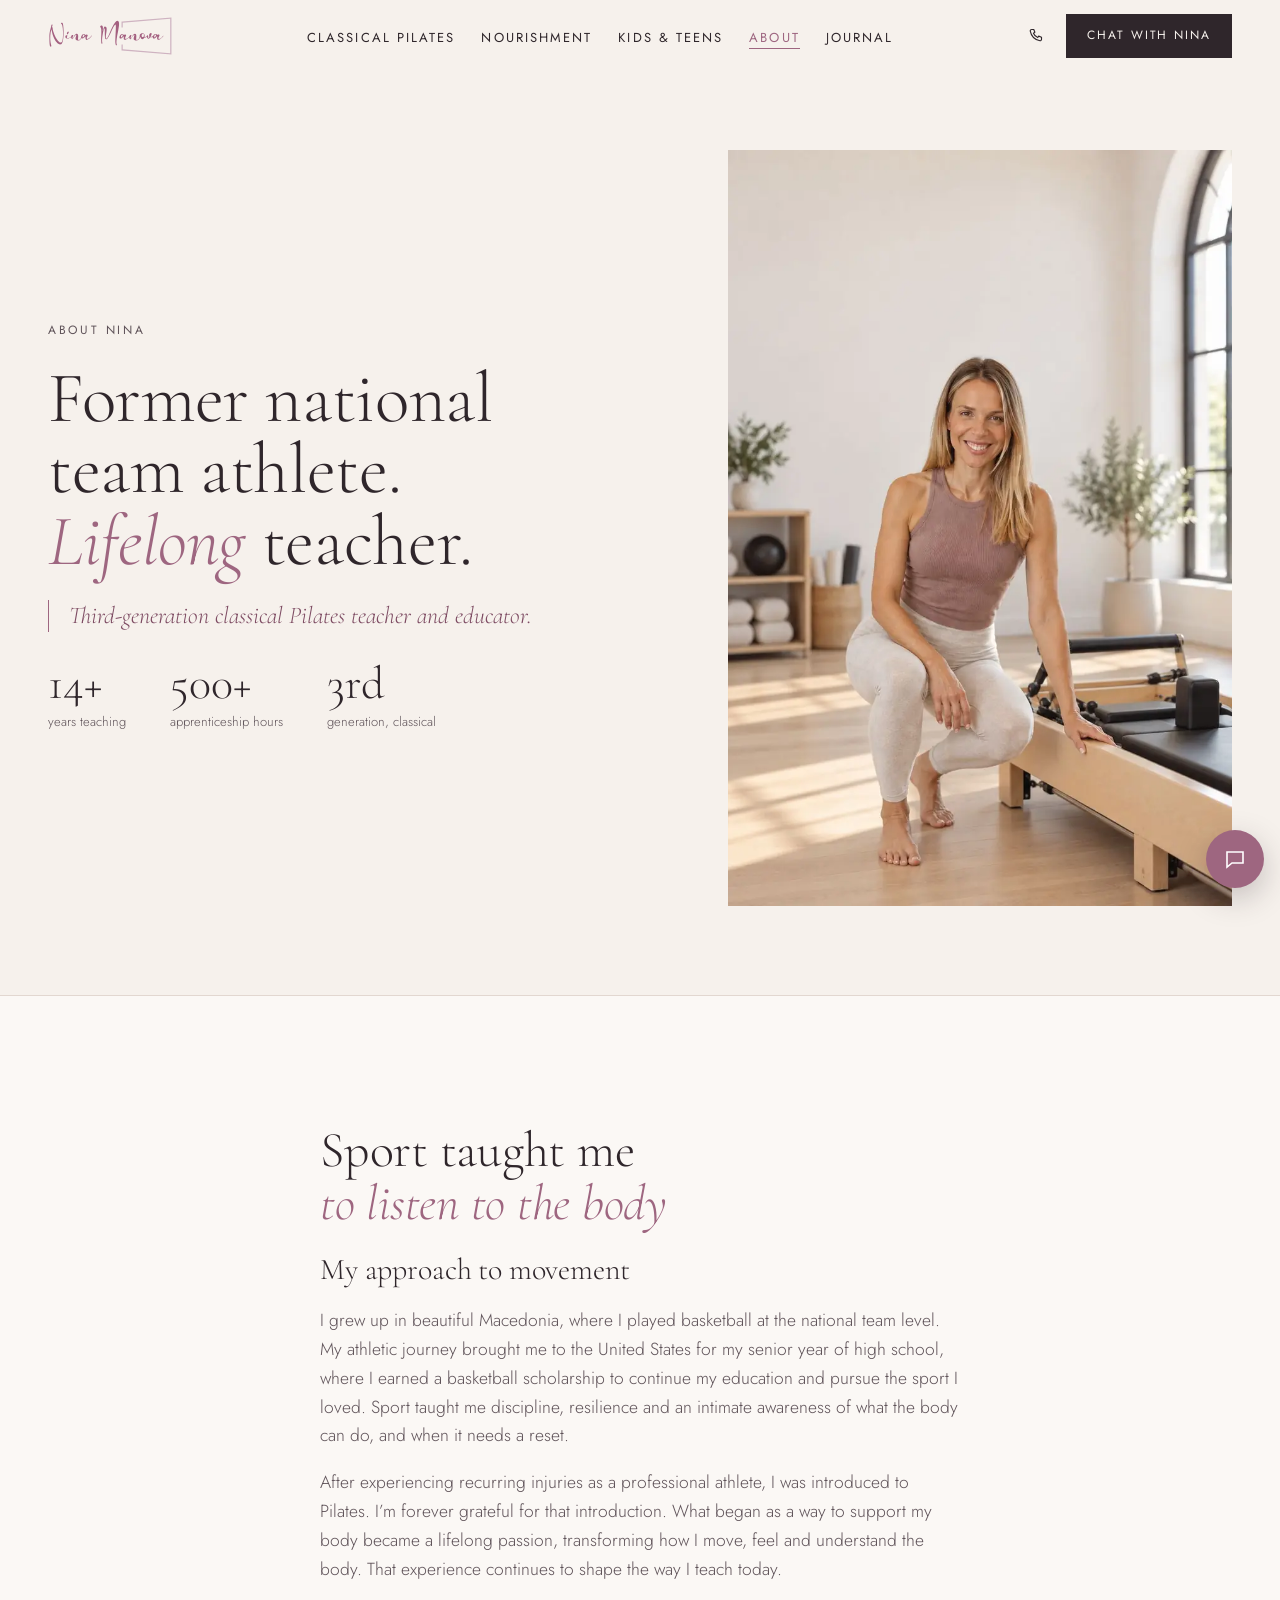
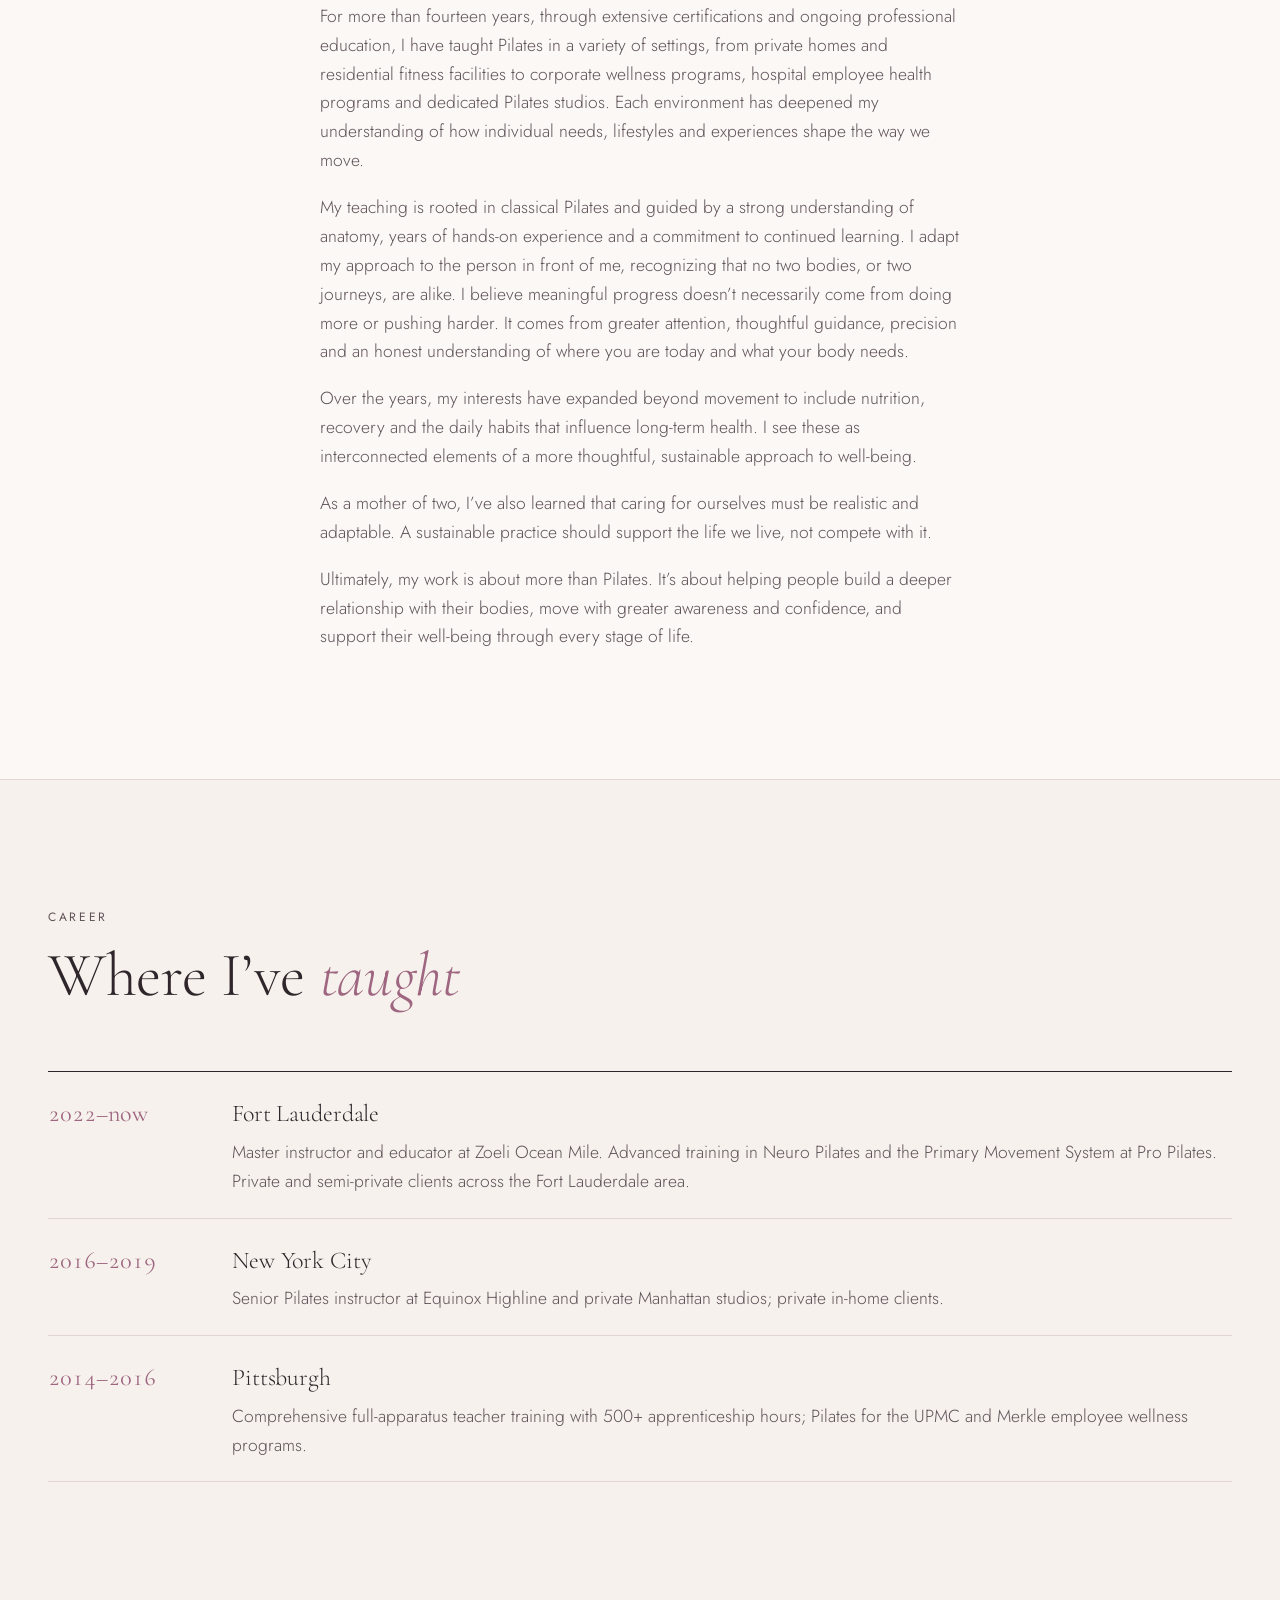
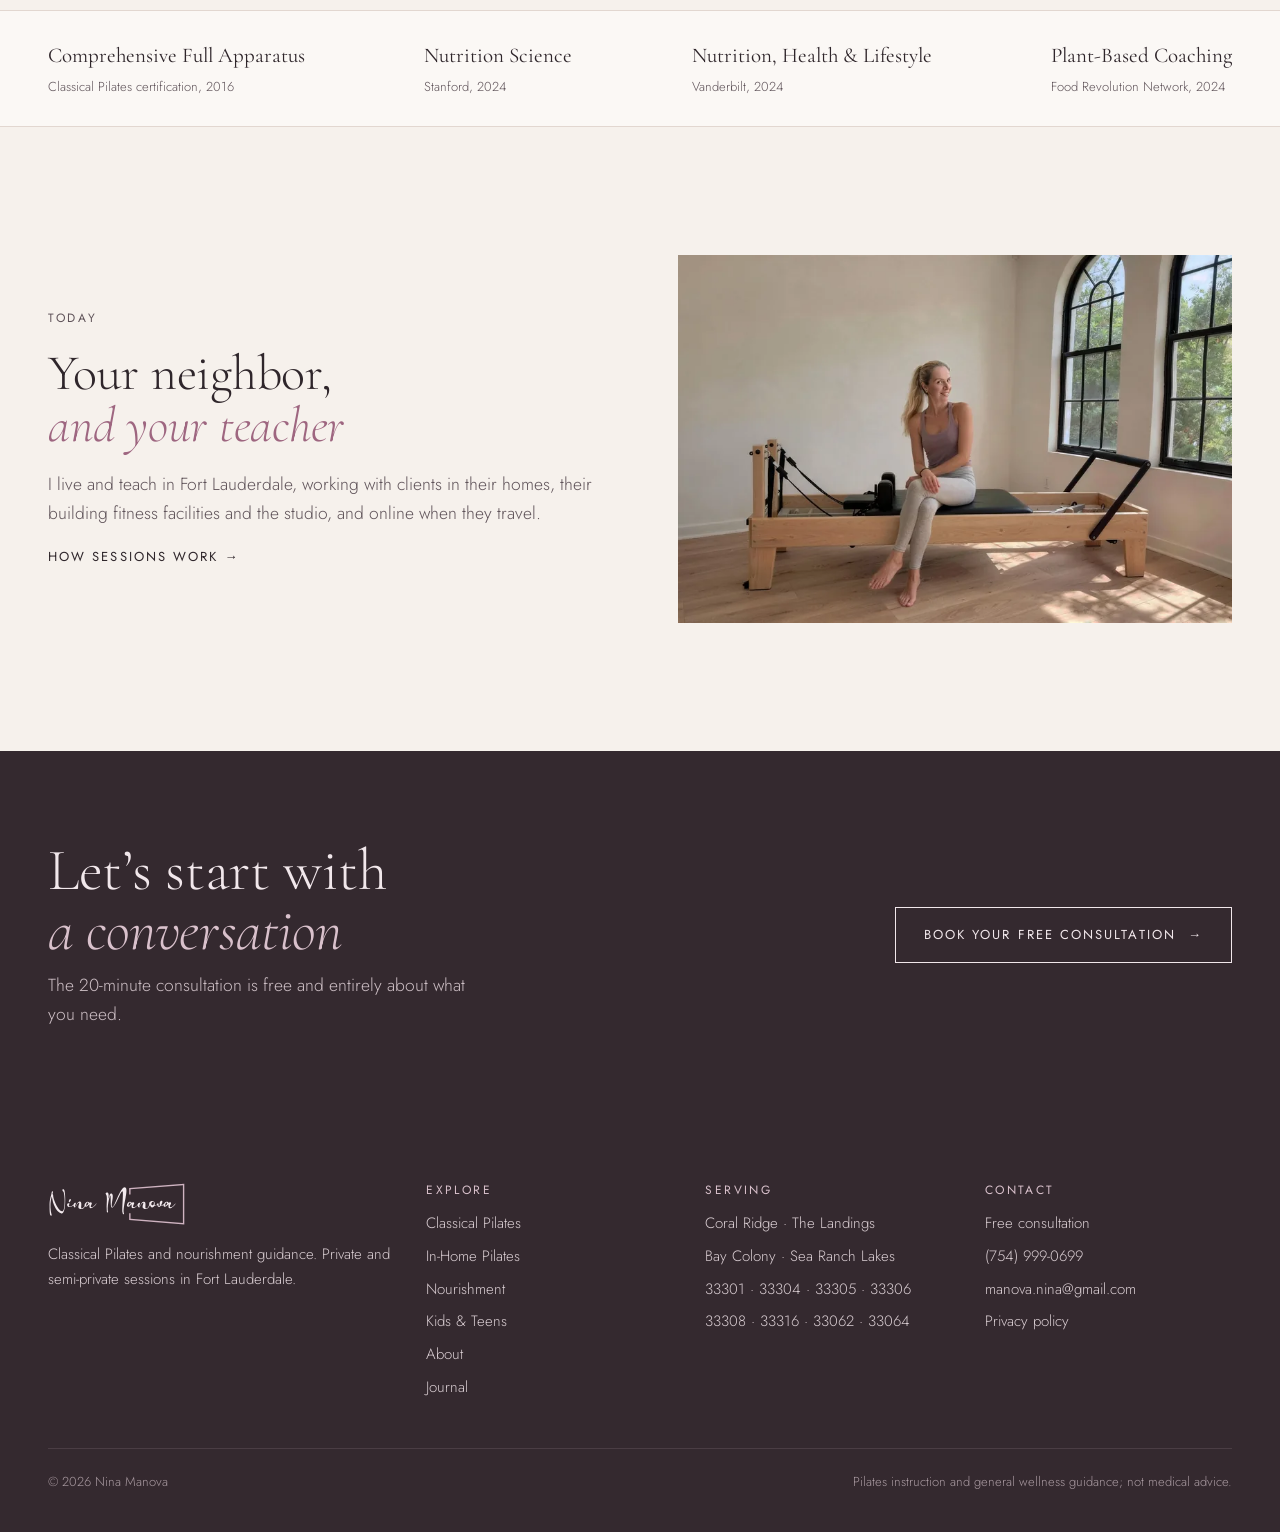
==== commit 04a76eb6: "Copy: Zoeli Ocean Mile role, 14+ years teaching site-wide, classical eyebrow Co-Authored-By: Claude " ====
--- a/about/index.html
+++ b/about/index.html
@@ -6,13 +6,13 @@
 <script async src="https://www.googletagmanager.com/gtag/js?id=AW-18467051626"></script>
 <script>window.dataLayer=window.dataLayer||[];function gtag(){dataLayer.push(arguments);}gtag('js',new Date());gtag('config','AW-18467051626');gtag('config','G-J1ZRW0LNW8');gtag('config','AW-18467051626/ujg7CJiLvIgdEOqw4-VE',{'phone_conversion_number':'(754) 999-0699'});</script>
 <title>About Nina Manova · Classical Pilates Teacher</title>
-<meta name="description" content="Former national team basketball player and third-generation classical Pilates teacher with 15+ years teaching in New York, Pittsburgh and Fort Lauderdale.">
+<meta name="description" content="Former national team basketball player and third-generation classical Pilates teacher with 14+ years teaching in New York, Pittsburgh and Fort Lauderdale.">
 <link rel="canonical" href="https://ninamanova.com/about/">
 <meta property="og:type" content="website">
 <meta property="og:site_name" content="Nina Manova">
 <meta property="og:locale" content="en_US">
 <meta property="og:title" content="About Nina Manova · Classical Pilates Teacher">
-<meta property="og:description" content="Former national team basketball player and third-generation classical Pilates teacher with 15+ years teaching in New York, Pittsburgh and Fort Lauderdale.">
+<meta property="og:description" content="Former national team basketball player and third-generation classical Pilates teacher with 14+ years teaching in New York, Pittsburgh and Fort Lauderdale.">
 <meta property="og:url" content="https://ninamanova.com/about/">
 <meta property="og:image" content="https://ninamanova.com/assets/img/og-share.jpg">
 <meta property="og:image:width" content="1200">
@@ -43,7 +43,7 @@
 <section class="phero portrait"><div class="container">
 <div class="copy"><span class="eyebrow">About Nina</span><h1>Former national team athlete. <em>Lifelong</em> teacher.</h1>
 <p class="lineage">Third-generation classical Pilates teacher and educator.</p>
-<div class="facts"><div><b>15+</b><span>years teaching</span></div><div><b>500+</b><span>apprenticeship hours</span></div><div><b>3rd</b><span>generation, classical</span></div></div></div>
+<div class="facts"><div><b>14+</b><span>years teaching</span></div><div><b>500+</b><span>apprenticeship hours</span></div><div><b>3rd</b><span>generation, classical</span></div></div></div>
 <figure><img src="/assets/img/hero-vertical.jpg" alt="Nina crouching beside a classical Pilates reformer in a bright studio" width="1024" height="1536" srcset="/assets/img/hero-vertical-480.webp 480w, /assets/img/hero-vertical-800.webp 800w, /assets/img/hero-vertical-1024.webp 1024w" sizes="(max-width:860px) 100vw, 50vw"></figure>
 </div></section>
 
@@ -52,7 +52,7 @@
 <h3>My approach to movement</h3>
 <p>I grew up in beautiful Macedonia, where I played basketball at the national team level. My athletic journey brought me to the United States for my senior year of high school, where I earned a basketball scholarship to continue my education and pursue the sport I loved. Sport taught me discipline, resilience and an intimate awareness of what the body can do, and when it needs a reset.</p>
 <p>After experiencing recurring injuries as a professional athlete, I was introduced to Pilates. I’m forever grateful for that introduction. What began as a way to support my body became a lifelong passion, transforming how I move, feel and understand the body. That experience continues to shape the way I teach today.</p>
-<p>For more than fifteen years, through extensive certifications and ongoing professional education, I have taught Pilates in a variety of settings, from private homes and residential fitness facilities to corporate wellness programs, hospital employee health programs and dedicated Pilates studios. Each environment has deepened my understanding of how individual needs, lifestyles and experiences shape the way we move.</p>
+<p>For more than fourteen years, through extensive certifications and ongoing professional education, I have taught Pilates in a variety of settings, from private homes and residential fitness facilities to corporate wellness programs, hospital employee health programs and dedicated Pilates studios. Each environment has deepened my understanding of how individual needs, lifestyles and experiences shape the way we move.</p>
 <p>My teaching is rooted in classical Pilates and guided by a strong understanding of anatomy, years of hands-on experience and a commitment to continued learning. I adapt my approach to the person in front of me, recognizing that no two bodies, or two journeys, are alike. I believe meaningful progress doesn’t necessarily come from doing more or pushing harder. It comes from greater attention, thoughtful guidance, precision and an honest understanding of where you are today and what your body needs.</p>
 <p>Over the years, my interests have expanded beyond movement to include nutrition, recovery and the daily habits that influence long-term health. I see these as interconnected elements of a more thoughtful, sustainable approach to well-being.</p>
 <p>As a mother of two, I’ve also learned that caring for ourselves must be realistic and adaptable. A sustainable practice should support the life we live, not compete with it.</p>
@@ -62,7 +62,7 @@
 <section class="block"><div class="container">
 <div class="head rv"><span class="eyebrow">Career</span><h2>Where I’ve <em>taught</em></h2></div>
 <div class="timeline rv">
-<div class="tl"><b>2022–now</b><div><h3>Fort Lauderdale</h3><p>Master senior instructor and educator. Ongoing advanced training in Neuro Pilates and the Primary Movement System. Private and semi-private clients across Coral Ridge and nearby neighborhoods.</p></div></div>
+<div class="tl"><b>2022–now</b><div><h3>Fort Lauderdale</h3><p>Master instructor and educator at Zoeli Ocean Mile. Advanced training in Neuro Pilates and the Primary Movement System at Pro Pilates. Private and semi-private clients across the Fort Lauderdale area.</p></div></div>
 <div class="tl"><b>2016–2019</b><div><h3>New York City</h3><p>Senior Pilates instructor at Equinox Highline and private Manhattan studios; private in-home clients.</p></div></div>
 <div class="tl"><b>2014–2016</b><div><h3>Pittsburgh</h3><p>Comprehensive full-apparatus teacher training with 500+ apprenticeship hours; Pilates for the UPMC and Merkle employee wellness programs.</p></div></div>
 </div>
